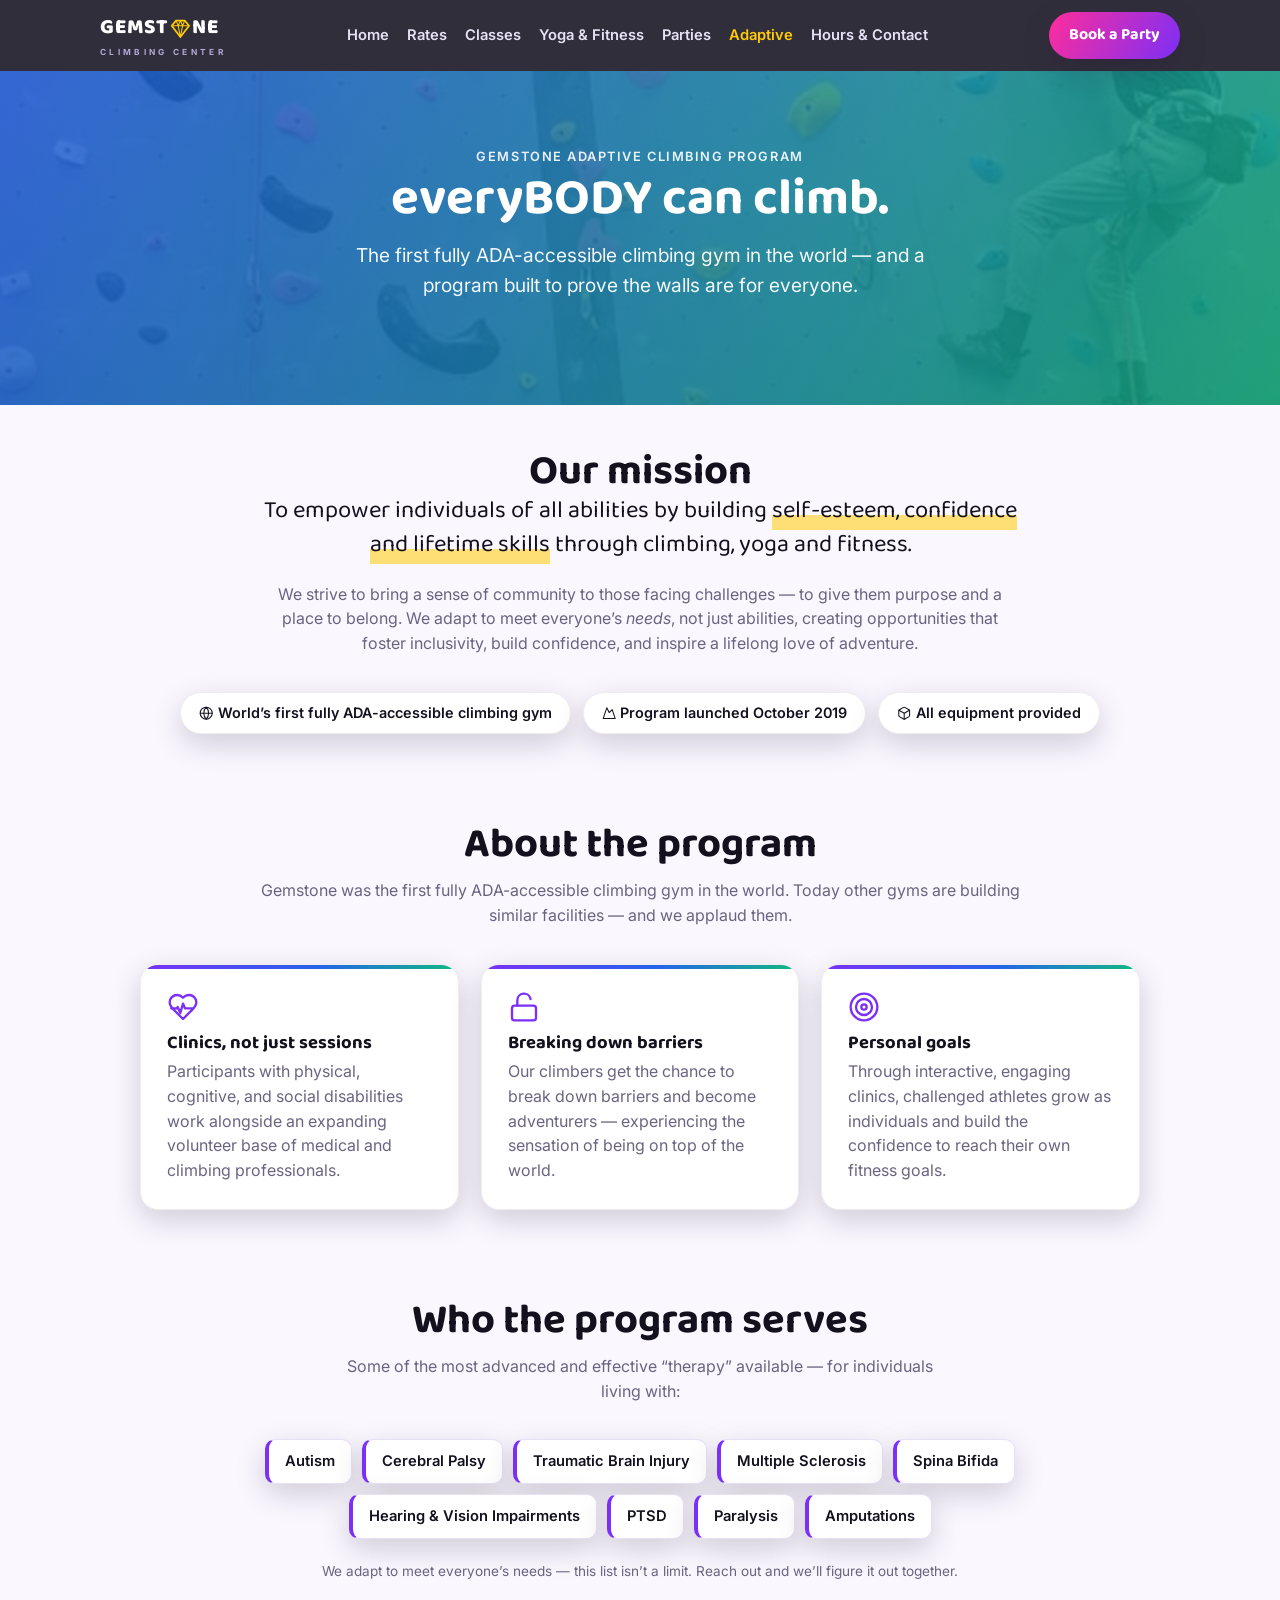
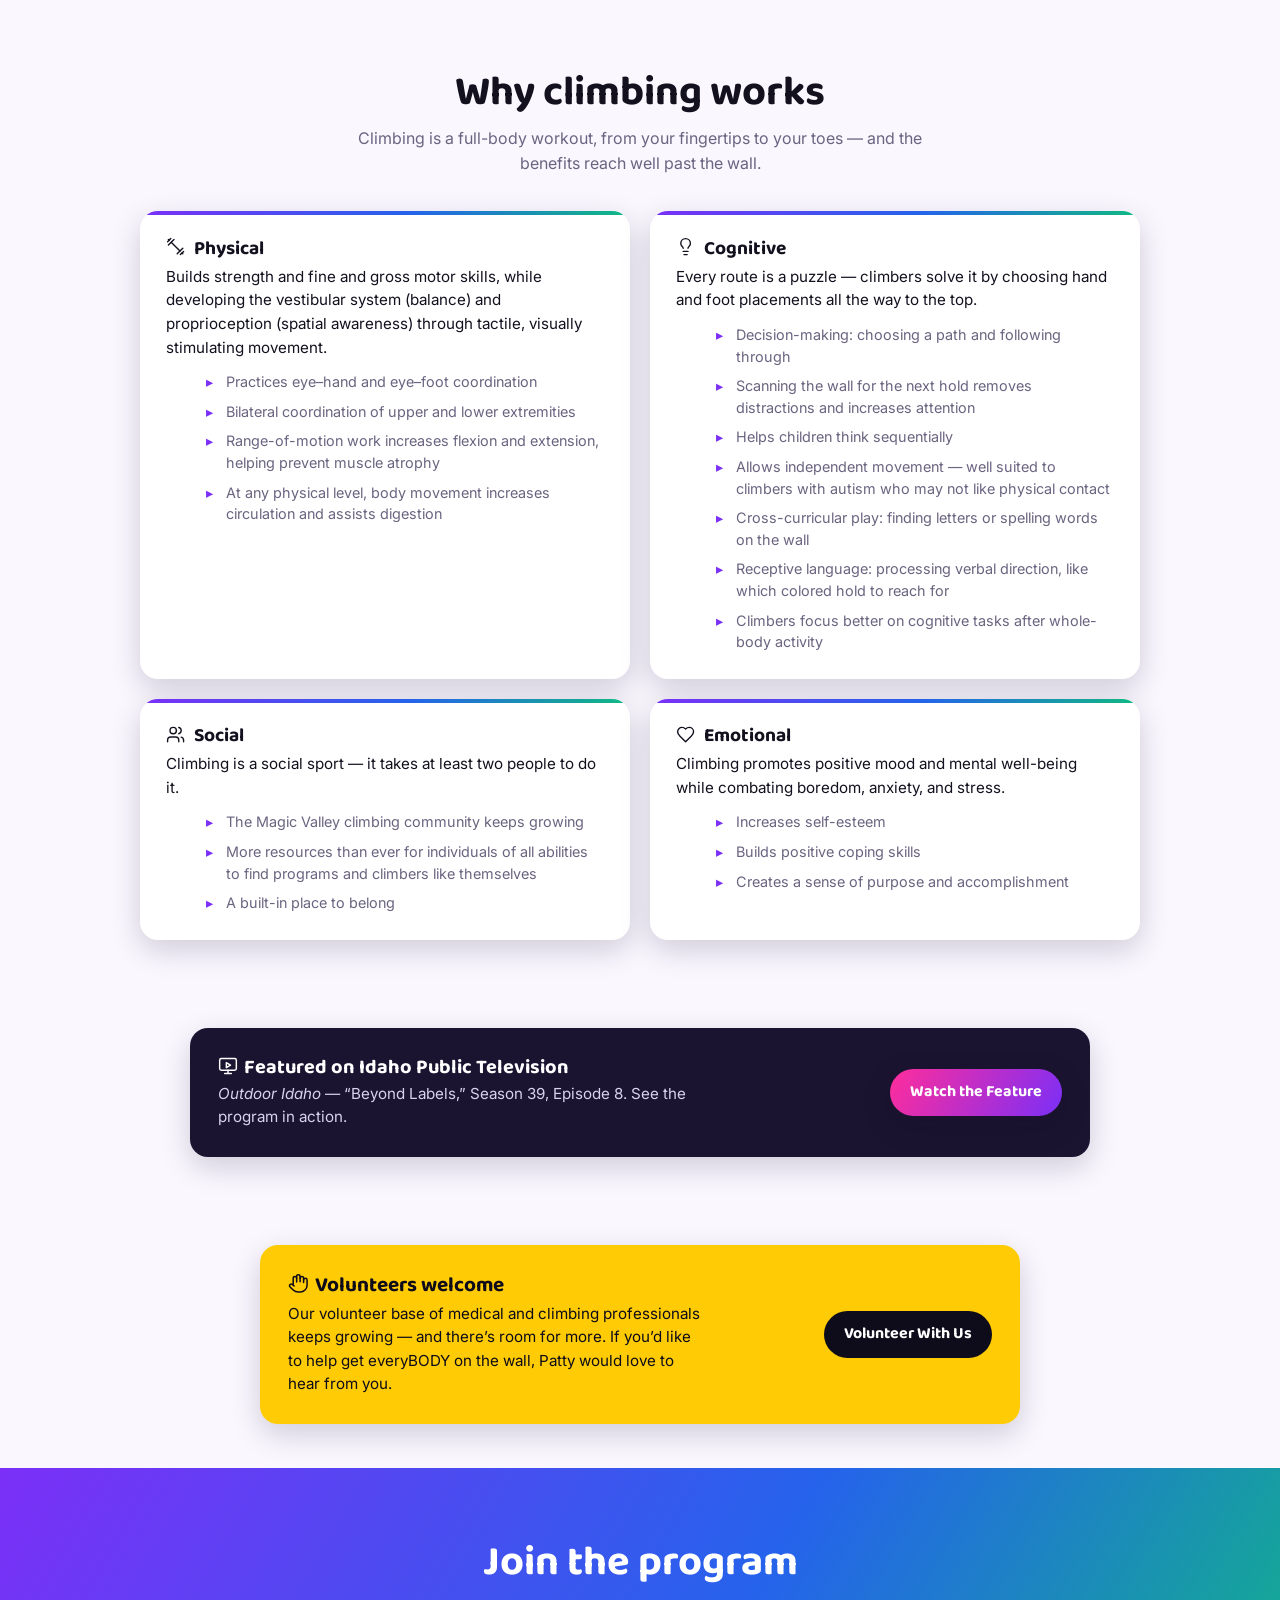
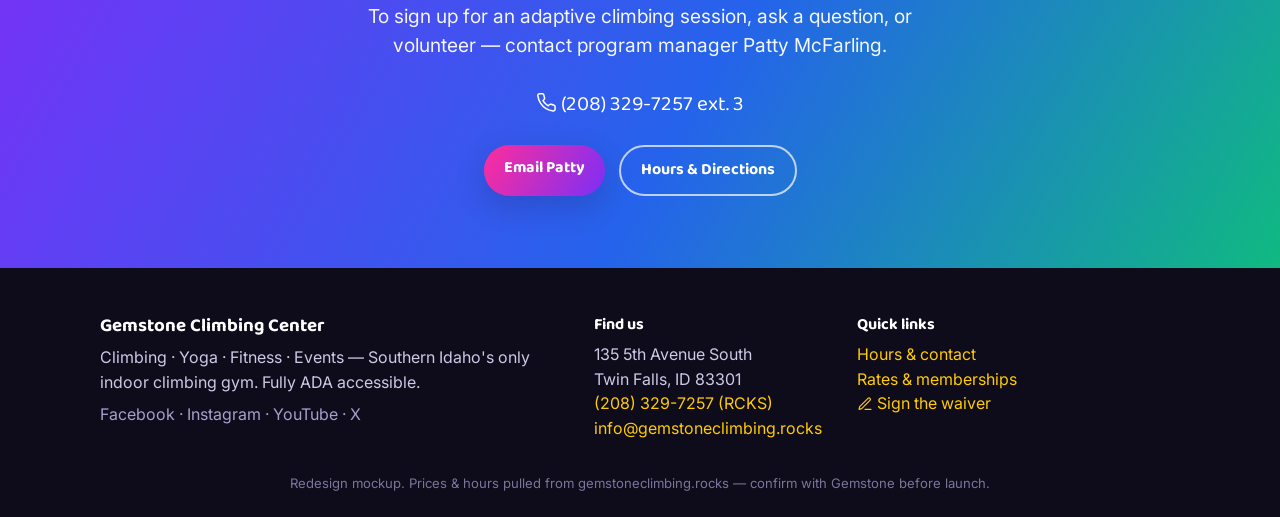
==== adaptive.html @ b87c9c95 "fix: absolute og:image + og:url so link previews render Relative og:image paths are ignored by most " ====
<!doctype html>
<html lang="en" class="no-js">
<head>
  <meta charset="UTF-8">
  <meta name="robots" content="noindex, nofollow">
  <meta name="viewport" content="width=device-width, initial-scale=1">
  <title>Adaptive Climbing — Gemstone Climbing Center</title>
  <!-- Swap no-js → js before first paint so .js .reveal hides correctly when JS is available -->
  <script>document.documentElement.classList.replace('no-js','js')</script>
  <link rel="preconnect" href="https://fonts.googleapis.com">
  <link rel="preconnect" href="https://fonts.gstatic.com" crossorigin>
  <link rel="stylesheet" href="https://fonts.googleapis.com/css2?family=Baloo+2:wght@700;800&family=Inter:wght@400;600;700&display=swap">
  <link rel="icon" href="data:image/svg+xml,%3Csvg xmlns='http://www.w3.org/2000/svg' viewBox='0 0 24 24'%3E%3Crect width='24' height='24' rx='5' fill='%230e0b1a'/%3E%3Cpath d='M7 4.5h10l3.5 4.8-8.5 10.2L3.5 9.3z' fill='none' stroke='%23ffcb05' stroke-width='1.7' stroke-linejoin='round'/%3E%3Cpath d='M3.5 9.3h17' stroke='%23ffcb05' stroke-width='1.2'/%3E%3C/svg%3E">
  <meta name="description" content="Gemstone was the world's first fully ADA-accessible climbing gym. Adaptive clinics for climbers of all abilities, all equipment provided.">
  <meta property="og:type" content="website">
  <meta property="og:site_name" content="Gemstone Climbing Center">
  <meta property="og:title" content="Adaptive Climbing — everyBODY can climb">
  <meta property="og:description" content="Gemstone was the world's first fully ADA-accessible climbing gym. Adaptive clinics for climbers of all abilities, all equipment provided.">
  <meta property="og:url" content="https://keemstart.github.io/gemstone-climbing-preview/adaptive.html">
  <meta property="og:image" content="https://keemstart.github.io/gemstone-climbing-preview/assets/photos/og-cover.jpg">
  <meta name="twitter:card" content="summary_large_image">
  <meta name="twitter:title" content="Adaptive Climbing — everyBODY can climb">
  <meta name="twitter:description" content="Gemstone was the world's first fully ADA-accessible climbing gym. Adaptive clinics for climbers of all abilities, all equipment provided.">
  <meta name="twitter:image" content="https://keemstart.github.io/gemstone-climbing-preview/assets/photos/og-cover.jpg">
  <link rel="stylesheet" href="styles.css?v=10">
</head>
<body>
  <a class="skip" href="#main">Skip to content</a>
  <header class="nav">
    <div class="container nav__inner">
      <a class="nav__logo" href="index.html" aria-label="Gemstone Climbing Center — home"><span class="logo__word">GEMST<svg class="logo__gem" viewBox="0 0 24 24" aria-hidden="true" xmlns="http://www.w3.org/2000/svg"><path d="M7 3h10l5 6-10 13L2 9z" fill="none" stroke="currentColor" stroke-width="2" stroke-linejoin="round"/><path d="M2 9h20M7 3l2.5 6L12 3l2.5 6L17 3M9.5 9 12 22l2.5-13" fill="none" stroke="currentColor" stroke-width="1.2" stroke-linejoin="round"/></svg>NE</span><span class="logo__sub">Climbing Center</span></a>
      <nav class="nav__links" id="nav-links">
        <a href="index.html">Home</a>
        <a href="rates.html">Rates</a>
        <a href="classes.html">Classes</a>
        <a href="yoga-fitness.html">Yoga &amp; Fitness</a>
        <a href="parties.html">Parties</a>
        <a href="adaptive.html" aria-current="page">Adaptive</a>
        <a href="visit.html">Hours &amp; Contact</a>
      </nav>
      <button class="nav__burger" type="button" aria-label="Open menu" aria-expanded="false" aria-controls="nav-links"><svg class="ico ico--open" viewBox="0 0 24 24" fill="none" stroke="currentColor" stroke-width="2" stroke-linecap="round" aria-hidden="true"><path d="M3 6h18M3 12h18M3 18h18"/></svg><svg class="ico ico--close" viewBox="0 0 24 24" fill="none" stroke="currentColor" stroke-width="2" stroke-linecap="round" aria-hidden="true"><path d="M18 6 6 18M6 6l12 12"/></svg></button>
      <a class="btn btn--cta nav__book" href="parties.html">Book a Party</a>
    </div>
  </header>

  <main id="main">

    <!-- ── Page hero ── -->
    <section class="hero hero--page hero--adaptive">
      <div class="container hero__inner">
        <p class="eyebrow">Gemstone Adaptive Climbing Program</p>
        <h1 class="hero__title">everyBODY can climb.</h1>
        <p class="hero__sub">The first fully ADA-accessible climbing gym in the world — and a program built to prove the walls are for everyone.</p>
      </div>
    </section>

    <!-- Mission -->
    <section class="section section--tight">
      <div class="container">
        <h2>Our mission</h2>
        <p class="pullquote">To empower individuals of all abilities by building <span>self-esteem, confidence and lifetime skills</span> through climbing, yoga and fitness.</p>
        <p class="section__sub" style="max-width:760px;margin-top:20px">We strive to bring a sense of community to those facing challenges &mdash; to give them purpose and a place to belong. We adapt to meet everyone&rsquo;s <em>needs</em>, not just abilities, creating opportunities that foster inclusivity, build confidence, and inspire a lifelong love of adventure.</p>
        <div class="facts">
          <span class="fact"><svg class="ico" viewBox="0 0 24 24" fill="none" stroke="currentColor" stroke-width="1.75" stroke-linecap="round" stroke-linejoin="round" aria-hidden="true"><circle cx="12" cy="12" r="10"/><path d="M12 2a14.5 14.5 0 0 0 0 20 14.5 14.5 0 0 0 0-20"/><path d="M2 12h20"/></svg> World&rsquo;s first fully ADA-accessible climbing gym</span>
          <span class="fact"><svg class="ico" viewBox="0 0 24 24" fill="none" stroke="currentColor" stroke-width="1.75" stroke-linecap="round" stroke-linejoin="round" aria-hidden="true"><path d="m8 3 4 8 5-5 5 15H2L8 3z"/></svg> Program launched October 2019</span>
          <span class="fact"><svg class="ico" viewBox="0 0 24 24" fill="none" stroke="currentColor" stroke-width="1.75" stroke-linecap="round" stroke-linejoin="round" aria-hidden="true"><path d="M21 16V8a2 2 0 0 0-1-1.73l-7-4a2 2 0 0 0-2 0l-7 4A2 2 0 0 0 3 8v8a2 2 0 0 0 1 1.73l7 4a2 2 0 0 0 2 0l7-4A2 2 0 0 0 21 16z"/><path d="m3.3 7 8.7 5 8.7-5M12 22V12"/></svg> All equipment provided</span>
        </div>
      </div>
    </section>

    <!-- About the program -->
    <section class="section section--tight reveal">
      <div class="container">
        <h2>About the program</h2>
        <p class="section__sub" style="max-width:760px">Gemstone was the first fully ADA-accessible climbing gym in the world. Today other gyms are building similar facilities &mdash; and we applaud them.</p>
        <div class="cards" style="max-width:1000px;margin-inline:auto">
          <div class="card">
            <div class="card__icon"><svg class="ico" viewBox="0 0 24 24" fill="none" stroke="currentColor" stroke-width="1.75" stroke-linecap="round" stroke-linejoin="round" aria-hidden="true"><path d="M19 14c1.49-1.46 3-3.21 3-5.5A5.5 5.5 0 0 0 16.5 3c-1.76 0-3 .5-4.5 2-1.5-1.5-2.74-2-4.5-2A5.5 5.5 0 0 0 2 8.5c0 2.3 1.5 4.05 3 5.5l7 7Z"/><path d="M3.2 13h4.3l.5-1 2 4.5 2-7 1.5 3.5h5.3"/></svg></div>
            <h3>Clinics, not just sessions</h3>
            <p>Participants with physical, cognitive, and social disabilities work alongside an expanding volunteer base of medical and climbing professionals.</p>
          </div>
          <div class="card">
            <div class="card__icon"><svg class="ico" viewBox="0 0 24 24" fill="none" stroke="currentColor" stroke-width="1.75" stroke-linecap="round" stroke-linejoin="round" aria-hidden="true"><rect x="3" y="11" width="18" height="11" rx="2"/><path d="M7 11V7a5 5 0 0 1 9.9-1"/></svg></div>
            <h3>Breaking down barriers</h3>
            <p>Our climbers get the chance to break down barriers and become adventurers &mdash; experiencing the sensation of being on top of the world.</p>
          </div>
          <div class="card">
            <div class="card__icon"><svg class="ico" viewBox="0 0 24 24" fill="none" stroke="currentColor" stroke-width="1.75" stroke-linecap="round" stroke-linejoin="round" aria-hidden="true"><circle cx="12" cy="12" r="10"/><circle cx="12" cy="12" r="6"/><circle cx="12" cy="12" r="2"/></svg></div>
            <h3>Personal goals</h3>
            <p>Through interactive, engaging clinics, challenged athletes grow as individuals and build the confidence to reach their own fitness goals.</p>
          </div>
        </div>
      </div>
    </section>

    <!-- Who we serve -->
    <section class="section section--tight reveal">
      <div class="container">
        <h2>Who the program serves</h2>
        <p class="section__sub">Some of the most advanced and effective &ldquo;therapy&rdquo; available &mdash; for individuals living with:</p>
        <div class="tags">
          <span class="tag">Autism</span>
          <span class="tag">Cerebral Palsy</span>
          <span class="tag">Traumatic Brain Injury</span>
          <span class="tag">Multiple Sclerosis</span>
          <span class="tag">Spina Bifida</span>
          <span class="tag">Hearing &amp; Vision Impairments</span>
          <span class="tag">PTSD</span>
          <span class="tag">Paralysis</span>
          <span class="tag">Amputations</span>
        </div>
        <p class="note" style="margin-top:22px">We adapt to meet everyone&rsquo;s needs &mdash; this list isn&rsquo;t a limit. Reach out and we&rsquo;ll figure it out together.</p>
      </div>
    </section>

    <!-- Benefits of climbing -->
    <section class="section section--tight reveal" id="benefits">
      <div class="container">
        <h2>Why climbing works</h2>
        <p class="section__sub">Climbing is a full-body workout, from your fingertips to your toes &mdash; and the benefits reach well past the wall.</p>
        <div class="benefits">

          <div class="benefit">
            <h3><span aria-hidden="true"><svg class="ico" viewBox="0 0 24 24" fill="none" stroke="currentColor" stroke-width="1.75" stroke-linecap="round" stroke-linejoin="round" aria-hidden="true"><path d="m6.5 6.5 11 11"/><path d="m21 21-1-1M3 3l1 1"/><path d="m18 22 4-4M2 6l4-4"/><path d="m3 10 7-7M14 21l7-7"/></svg></span> Physical</h3>
            <p class="benefit__lead">Builds strength and fine and gross motor skills, while developing the vestibular system (balance) and proprioception (spatial awareness) through tactile, visually stimulating movement.</p>
            <ul>
              <li>Practices eye&ndash;hand and eye&ndash;foot coordination</li>
              <li>Bilateral coordination of upper and lower extremities</li>
              <li>Range-of-motion work increases flexion and extension, helping prevent muscle atrophy</li>
              <li>At any physical level, body movement increases circulation and assists digestion</li>
            </ul>
          </div>

          <div class="benefit">
            <h3><span aria-hidden="true"><svg class="ico" viewBox="0 0 24 24" fill="none" stroke="currentColor" stroke-width="1.75" stroke-linecap="round" stroke-linejoin="round" aria-hidden="true"><path d="M15 14c.2-1 .7-1.7 1.5-2.5 1-.9 1.5-2.2 1.5-3.5A6 6 0 0 0 6 8c0 1 .2 2.2 1.5 3.5.8.8 1.3 1.5 1.5 2.5"/><path d="M9 18h6M10 22h4"/></svg></span> Cognitive</h3>
            <p class="benefit__lead">Every route is a puzzle &mdash; climbers solve it by choosing hand and foot placements all the way to the top.</p>
            <ul>
              <li>Decision-making: choosing a path and following through</li>
              <li>Scanning the wall for the next hold removes distractions and increases attention</li>
              <li>Helps children think sequentially</li>
              <li>Allows independent movement &mdash; well suited to climbers with autism who may not like physical contact</li>
              <li>Cross-curricular play: finding letters or spelling words on the wall</li>
              <li>Receptive language: processing verbal direction, like which colored hold to reach for</li>
              <li>Climbers focus better on cognitive tasks after whole-body activity</li>
            </ul>
          </div>

          <div class="benefit">
            <h3><span aria-hidden="true"><svg class="ico" viewBox="0 0 24 24" fill="none" stroke="currentColor" stroke-width="1.75" stroke-linecap="round" stroke-linejoin="round" aria-hidden="true"><path d="M16 21v-2a4 4 0 0 0-4-4H6a4 4 0 0 0-4 4v2"/><circle cx="9" cy="7" r="4"/><path d="M22 21v-2a4 4 0 0 0-3-3.87"/><path d="M16 3.13a4 4 0 0 1 0 7.75"/></svg></span> Social</h3>
            <p class="benefit__lead">Climbing is a social sport &mdash; it takes at least two people to do it.</p>
            <ul>
              <li>The Magic Valley climbing community keeps growing</li>
              <li>More resources than ever for individuals of all abilities to find programs and climbers like themselves</li>
              <li>A built-in place to belong</li>
            </ul>
          </div>

          <div class="benefit">
            <h3><span aria-hidden="true"><svg class="ico" viewBox="0 0 24 24" fill="none" stroke="currentColor" stroke-width="1.75" stroke-linecap="round" stroke-linejoin="round" aria-hidden="true"><path d="M19 14c1.49-1.46 3-3.21 3-5.5A5.5 5.5 0 0 0 16.5 3c-1.76 0-3 .5-4.5 2-1.5-1.5-2.74-2-4.5-2A5.5 5.5 0 0 0 2 8.5c0 2.3 1.5 4.05 3 5.5l7 7Z"/></svg></span> Emotional</h3>
            <p class="benefit__lead">Climbing promotes positive mood and mental well-being while combating boredom, anxiety, and stress.</p>
            <ul>
              <li>Increases self-esteem</li>
              <li>Builds positive coping skills</li>
              <li>Creates a sense of purpose and accomplishment</li>
            </ul>
          </div>

        </div>
      </div>
    </section>

    <!-- Press feature -->
    <section class="section section--tight reveal">
      <div class="container">
        <div class="press">
          <div>
            <h3><svg class="ico" viewBox="0 0 24 24" fill="none" stroke="currentColor" stroke-width="1.75" stroke-linecap="round" stroke-linejoin="round" aria-hidden="true"><rect x="2" y="3" width="20" height="14" rx="2"/><path d="M8 21h8M12 17v4"/><path d="m10 8 5 3-5 3z"/></svg> Featured on Idaho Public Television</h3>
            <p><em>Outdoor Idaho</em> &mdash; &ldquo;Beyond Labels,&rdquo; Season 39, Episode 8. See the program in action.</p>
          </div>
          <a class="btn btn--cta" href="https://www.facebook.com/GemstoneClimbing/videos/677567099740927" target="_blank" rel="noopener">Watch the Feature</a>
        </div>
      </div>
    </section>

    <!-- Volunteer -->
    <section class="section section--tight reveal">
      <div class="container">
        <div class="waiver-band">
          <div>
            <h3><svg class="ico" viewBox="0 0 24 24" fill="none" stroke="currentColor" stroke-width="1.75" stroke-linecap="round" stroke-linejoin="round" aria-hidden="true"><path d="M18 11V6a2 2 0 0 0-4 0"/><path d="M14 10V4a2 2 0 0 0-4 0v2"/><path d="M10 10.5V6a2 2 0 0 0-4 0v8"/><path d="M18 8a2 2 0 1 1 4 0v6a8 8 0 0 1-8 8h-2c-2.8 0-4.5-.86-6-2.34l-3.6-3.6a2 2 0 0 1 2.83-2.82L7 15"/></svg> Volunteers welcome</h3>
            <p>Our volunteer base of medical and climbing professionals keeps growing &mdash; and there&rsquo;s room for more. If you&rsquo;d like to help get everyBODY on the wall, Patty would love to hear from you.</p>
          </div>
          <a class="btn btn--dark" href="mailto:Patty@gemstoneclimbing.rocks?subject=Adaptive%20climbing%20volunteer">Volunteer With Us</a>
        </div>
      </div>
    </section>

    <!-- Contact CTA -->
    <section class="cta-band">
      <div class="container">
        <h2>Join the program</h2>
        <p class="hero__sub">To sign up for an adaptive climbing session, ask a question, or volunteer &mdash; contact program manager Patty McFarling.</p>
        <p class="cta-band__phone"><a href="tel:+12083297257"><svg class="ico" viewBox="0 0 24 24" fill="none" stroke="currentColor" stroke-width="1.75" stroke-linecap="round" stroke-linejoin="round" aria-hidden="true"><path d="M22 16.92v3a2 2 0 0 1-2.18 2 19.79 19.79 0 0 1-8.63-3.07 19.5 19.5 0 0 1-6-6 19.79 19.79 0 0 1-3.07-8.67A2 2 0 0 1 4.11 2h3a2 2 0 0 1 2 1.72c.13.96.36 1.9.7 2.81a2 2 0 0 1-.45 2.11L8.09 9.91a16 16 0 0 0 6 6l1.27-1.27a2 2 0 0 1 2.11-.45c.91.34 1.85.57 2.81.7A2 2 0 0 1 22 16.92z"/></svg> (208) 329-7257 ext. 3</a></p>
        <div class="hero__cta">
          <a class="btn btn--cta" href="mailto:Patty@gemstoneclimbing.rocks">Email Patty</a>
          <a class="btn btn--ghost" href="visit.html">Hours &amp; Directions</a>
        </div>
      </div>
    </section>

  </main>

  <footer class="footer" id="footer">
    <div class="container footer__grid">
      <div>
        <h3>Gemstone Climbing Center</h3>
        <p>Climbing · Yoga · Fitness · Events — Southern Idaho's only indoor climbing gym. Fully ADA accessible.</p>
        <p class="footer__social">Facebook · Instagram · YouTube · X</p>
      </div>
      <div>
        <h4>Find us</h4>
        <p>135 5th Avenue South<br>Twin Falls, ID 83301</p>
        <p>
          <a class="contact-link" href="tel:+12083297257">(208) 329-7257 (RCKS)</a><br>
          <a class="contact-link" href="mailto:info@gemstoneclimbing.rocks">info@gemstoneclimbing.rocks</a>
        </p>
      </div>
      <div>
        <h4>Quick links</h4>
        <p>
          <a class="contact-link" href="visit.html">Hours &amp; contact</a><br>
          <a class="contact-link" href="rates.html">Rates &amp; memberships</a><br>
          <a class="contact-link" href="https://waiver.smartwaiver.com/w/5cfe9b97b33d8/web/" target="_blank" rel="noopener"><svg class="ico" viewBox="0 0 24 24" fill="none" stroke="currentColor" stroke-width="1.75" stroke-linecap="round" stroke-linejoin="round" aria-hidden="true"><path d="M12 20h9"/><path d="M16.5 3.5a2.12 2.12 0 0 1 3 3L7 19l-4 1 1-4Z"/></svg> Sign the waiver</a>
        </p>
      </div>
    </div>
    <p class="footer__note">Redesign mockup. Prices &amp; hours pulled from gemstoneclimbing.rocks — confirm with Gemstone before launch.</p>
  </footer>
  <script src="main.js?v=3" defer></script>
</body>
</html>
---- styles.css ----
:root {
  --amethyst: #7b2ff7;
  --sapphire: #2563eb;
  --emerald:  #10b981;
  --magenta:  #ff2d9b;
  --citrine:  #ffcb05;
  --rock:     #0e0b1a;
  --rock-2:   #1a1430;
  --ink:      #14111f;
  --paper:    #faf7ff;
  --muted:    #6b6480;
  --grad-gem: linear-gradient(120deg, var(--amethyst), var(--sapphire) 55%, var(--emerald));
  --grad-cta: linear-gradient(120deg, var(--magenta), var(--amethyst));
  --font-display: "Baloo 2", system-ui, sans-serif;
  --font-body: "Inter", system-ui, sans-serif;
  --radius: 18px;
  --shadow: 0 10px 30px rgba(20,10,40,.18);
  --container: 1120px;
}

*{box-sizing:border-box;margin:0}

/* ── Icon system (inline SVG, inherits colour + font-size) ── */
.ico{width:1em;height:1em;display:inline-block;vertical-align:-.15em;flex:none}
.card__icon{font-size:2rem;color:var(--amethyst);line-height:1}
.why__icon .ico{width:2rem;height:2rem}
.deal h3 .ico,.waiver-band h3 .ico,.press h3 .ico,.hours-card h3 .ico{margin-right:2px}
.ico--star{width:1em;height:1em}

body{font-family:var(--font-body); color:var(--ink); background:var(--paper); line-height:1.55;}

.container{max-width:var(--container);margin-inline:auto;padding-inline:20px}

h1,h2,h3,h4{font-family:var(--font-display); line-height:1.1;}

/* .reveal is only hidden when JS is active (html.js present); without JS content stays visible */
.js .reveal{opacity:0;transform:translateY(20px);transition:opacity .6s ease, transform .6s ease}
.js .reveal.in{opacity:1;transform:none}
/* non-js fallback: always visible */
.reveal{transition:opacity .6s ease, transform .6s ease}

@media (prefers-reduced-motion: reduce) {
  *, *::before, *::after { animation-duration:.001ms !important; animation-iteration-count:1 !important; transition-duration:.001ms !important; }
  .js .reveal { opacity:1; transform:none; }
}

/* ── Nav ── */
.nav{position:sticky;top:0;z-index:50;background:rgba(14,11,26,.85);backdrop-filter:blur(8px);-webkit-backdrop-filter:blur(8px)}
.nav__inner{display:flex;align-items:center;justify-content:space-between;gap:20px;padding-block:12px}
.nav__logo{color:#fff;font-family:var(--font-display);font-weight:800;font-size:1.3rem;text-decoration:none;white-space:nowrap}
/* Brand wordmark: GEMST♦NE / CLIMBING CENTER (recreates the real logo) */
.logo__word{display:inline-flex;align-items:center;letter-spacing:.04em;line-height:1}
.logo__gem{width:1em;height:1em;color:var(--citrine);margin:0 1px;flex:none}
.logo__sub{display:block;font-family:var(--font-body);font-size:.52rem;font-weight:700;letter-spacing:.4em;color:#b3a9d6;margin-top:2px;text-transform:uppercase}
.nav__links{display:flex;gap:18px}
.nav__links a{color:#e7e1f5;text-decoration:none;font-weight:600;font-size:.92rem}
.nav__links a:hover{color:var(--citrine)}
.btn{display:inline-block;padding:11px 20px;border-radius:999px;font-family:var(--font-display);font-weight:700;text-decoration:none;cursor:pointer;border:none;font-size:1rem;white-space:nowrap}
.btn--cta{background:var(--grad-cta);color:#fff;box-shadow:var(--shadow);transition:transform .15s ease}
.btn--cta:hover{transform:scale(1.04)}
/* ── Mobile navigation ── */
.nav__burger{display:none;background:none;border:0;color:#fff;cursor:pointer;
  border-radius:12px;align-items:center;justify-content:center;
  min-width:44px;min-height:44px;transition:background .2s ease}
.nav__burger:hover{background:rgba(255,255,255,.12)}
.nav__burger .ico{width:26px;height:26px}
.nav__burger .ico--close{display:none}
.nav.is-open .nav__burger .ico--open{display:none}
.nav.is-open .nav__burger .ico--close{display:inline-block}

@media (max-width:860px){
  .nav__burger{display:inline-flex}
  .nav__inner{gap:12px}
  /* With JS the links become a drop-down panel; without JS they simply wrap
     below the bar so every page stays reachable. */
  .js .nav__links{
    position:absolute;top:100%;left:0;right:0;
    background:rgba(14,11,26,.97);backdrop-filter:blur(10px);-webkit-backdrop-filter:blur(10px);
    border-top:1px solid rgba(255,255,255,.08);
    flex-direction:column;gap:0;padding:6px 20px 14px;display:none;
    box-shadow:0 18px 40px rgba(0,0,0,.35)
  }
  .js .nav.is-open .nav__links{display:flex}
  .js .nav__links a{padding:14px 4px;font-size:1rem;border-bottom:1px solid rgba(255,255,255,.07)}
  .js .nav__links a:last-child{border-bottom:0}
  .no-js .nav__links{flex-wrap:wrap;gap:14px;width:100%;order:3;padding-bottom:12px}
}
@media (max-width:420px){
  .nav__logo{font-size:1.1rem}
  .nav__book{padding:9px 15px;font-size:.85rem}
  .logo__sub{letter-spacing:.28em;font-size:.48rem}
}

/* ── Focus visibility (keyboard a11y) ── */
a:focus-visible, button:focus-visible, summary:focus-visible, input:focus-visible {
  outline: 3px solid var(--citrine);
  outline-offset: 2px;
}

/* Skip link — first tab stop for keyboard and screen-reader users */
.skip{position:absolute;left:-9999px;top:0;z-index:100;background:var(--citrine);color:#0e0b1a;
  padding:12px 20px;border-radius:0 0 12px 0;font-family:var(--font-display);font-weight:700}
.skip:focus{left:0}

/* ── Interaction feedback (hover-capable pointers only) ── */
.pkg,.week__row,.gallery img,.faq__item{transition:transform .2s ease,box-shadow .2s ease,border-color .2s ease,filter .25s ease}
.faq__item summary{transition:color .2s ease}
@media (hover:hover){
  .pkg:hover{transform:translateY(-4px);box-shadow:0 18px 44px rgba(20,10,40,.2)}
  .rate-table tbody tr:hover{background:#faf8ff}
  .faq__item:hover{border-color:#ddd0f5}
  .faq__item summary:hover{color:var(--amethyst)}
  .gallery img:hover{filter:saturate(1.12) brightness(1.03)}
  .week__row:hover{box-shadow:0 12px 30px rgba(20,10,40,.14)}
  .tag:hover{border-left-color:var(--magenta)}
}
@media (hover:hover) and (min-width:821px){
  .pkg--popular:hover{transform:scale(1.04) translateY(-4px)}
}

/* ── Footer ── */
.footer{background:var(--rock);color:#cfc8e6;padding:48px 0 24px}
.footer__grid{display:grid;grid-template-columns:2fr 1fr 1.4fr;gap:32px}
.footer h3,.footer h4{color:#fff;margin-bottom:8px}
.footer a{color:var(--citrine);text-decoration:none}
.footer__social{margin-top:8px;color:#a99fce}
.footer__note{text-align:center;color:#7d749c;font-size:.82rem;margin-top:32px}
@media (max-width:760px){.footer__grid{grid-template-columns:1fr;gap:24px}}

/* ── Hero ──
   Photo lives on ::before so it can be transformed/animated; the jewel tint
   sits on ::after above it. Each page sets --hero-img / --hero-pos / --hero-tint. */
.hero{
  background:var(--rock-2);
  color:#fff;padding:120px 0;text-align:center;position:relative;overflow:hidden;
}
.hero::before{
  content:'';position:absolute;inset:-8%;z-index:0;
  background-image:var(--hero-img);
  background-position:var(--hero-pos, center 50%);
  background-size:cover;background-repeat:no-repeat;
}
.hero::after{
  content:'';position:absolute;inset:0;z-index:1;
  background:
    var(--hero-tint, linear-gradient(120deg, rgba(123,47,247,.85), rgba(37,99,235,.62) 55%, rgba(16,185,129,.7))),
    linear-gradient(rgba(14,11,26,.30), rgba(14,11,26,.52));
}
.hero__inner{position:relative;z-index:3}

/* Per-page hero photography */
.hero--home{--hero-img:url('assets/photos/home-hero.jpg');--hero-pos:center 55%}
.hero--rates{--hero-img:url('assets/photos/hero-rates.jpg');--hero-pos:center 45%}
.hero--classes{--hero-img:url('assets/photos/hero-classes.jpg');--hero-pos:center 72%;
  --hero-tint:linear-gradient(120deg, rgba(123,47,247,.84), rgba(37,99,235,.76))}
.hero--yoga{--hero-img:url('assets/photos/hero-yoga.jpg');--hero-pos:center 50%;
  --hero-tint:linear-gradient(120deg, rgba(37,99,235,.82), rgba(16,185,129,.78))}
.hero--visit{--hero-img:url('assets/photos/hero-visit.jpg');--hero-pos:center 45%;
  --hero-tint:linear-gradient(120deg, rgba(26,20,48,.86), rgba(123,47,247,.74))}
.hero--adaptive{--hero-img:url('assets/photos/hero-adaptive.jpg');--hero-pos:center 48%;
  --hero-tint:linear-gradient(120deg, rgba(37,99,235,.8), rgba(16,185,129,.76))}

/* Slow drifting zoom on the homepage hero (Ken Burns) */
@keyframes heroDrift{
  0%   {transform:scale(1.04) translate3d(-1.2%, 0.4%, 0)}
  50%  {transform:scale(1.13) translate3d(1.2%, -0.8%, 0)}
  100% {transform:scale(1.04) translate3d(-1.2%, 0.4%, 0)}
}
.hero--home::before{animation:heroDrift 42s ease-in-out infinite;will-change:transform}
@media (prefers-reduced-motion: reduce){.hero--home::before{animation:none}}
.hero__title{font-size:clamp(2.4rem,6vw,4.2rem);line-height:1.02;margin:6px 0}
.eyebrow{letter-spacing:.12em;text-transform:uppercase;font-size:.8rem;opacity:.9;font-weight:600}
.hero__sub{font-size:1.2rem;max-width:620px;margin:16px auto 28px;opacity:.95}
.hero__cta{display:flex;gap:14px;justify-content:center;flex-wrap:wrap}
.btn--ghost{border:2px solid rgba(255,255,255,.7);color:#fff;background:transparent;transition:background .2s ease,color .2s ease}
.btn--ghost:hover{background:rgba(255,255,255,.15)}
/* Ghost button for light surfaces (must follow .btn--ghost to win) */
.btn--ghost-dark{border:2px solid var(--amethyst);color:var(--amethyst);background:transparent}
.btn--ghost-dark:hover{background:rgba(123,47,247,.09)}

/* Decorative gem shapes — sit above the tint, below the text */
.hero__deco{position:absolute;pointer-events:none;user-select:none;z-index:2}
.hero__deco--1{bottom:-20px;right:-40px;transform:rotate(15deg)}
.hero__deco--2{top:-10px;left:-30px;transform:rotate(-10deg)}
.hero__deco--3{top:30px;right:12%;transform:rotate(20deg)}
.hero__deco--4{bottom:20px;left:10%;transform:rotate(-5deg)}

/* ── Party teaser band ── */
.teaser{background:var(--rock-2);color:#fff;padding:64px 0;text-align:center}
.teaser h2{font-size:clamp(1.8rem,4vw,2.6rem)}
.teaser__points{list-style:none;display:flex;gap:28px;justify-content:center;flex-wrap:wrap;margin:24px 0 28px;font-size:1.05rem}
@media (max-width:600px){.teaser__points{flex-direction:column;align-items:center;gap:14px}}

/* ── Offer / generic section ── */
.section{padding:72px 0}
.section h2{font-size:clamp(1.8rem,4vw,2.6rem);text-align:center}
.section__sub{text-align:center;color:var(--muted);max-width:620px;margin:10px auto 36px}

/* ── Cards grid ── */
.cards{display:grid;grid-template-columns:repeat(3,1fr);gap:22px}
@media (max-width:900px){.cards{grid-template-columns:repeat(2,1fr)}}
@media (max-width:600px){.cards{grid-template-columns:1fr}}

/* Card — using ::before top accent instead of border-image to keep border-radius intact */
.card{
  background:#fff;
  border:1px solid #eee;
  border-radius:var(--radius);
  padding:26px;
  box-shadow:var(--shadow);
  position:relative;
  overflow:hidden;
}
.card::before{
  content:'';
  position:absolute;
  inset:0 0 auto 0;
  height:4px;
  background:var(--grad-gem);
  border-radius:var(--radius) var(--radius) 0 0;
}
.card__icon{font-size:2rem}
.card h3{margin:10px 0 6px;font-size:1.15rem}
.card p{color:var(--muted)}

/* ── Why Gemstone trust band ── */
.why{background:var(--grad-gem);color:#fff;padding:64px 0;text-align:center}
.why h2{font-size:clamp(1.8rem,4vw,2.6rem);margin-bottom:36px}
.why__grid{display:grid;grid-template-columns:repeat(4,1fr);gap:24px;text-align:center}
@media (max-width:760px){.why__grid{grid-template-columns:repeat(2,1fr)}}
@media (max-width:460px){.why__grid{grid-template-columns:1fr}}
.why__item{background:rgba(255,255,255,.12);border-radius:var(--radius);padding:24px 16px;backdrop-filter:blur(4px)}
.why__icon{display:block;font-size:2rem;margin-bottom:10px}
.why__item strong{font-size:1rem;font-weight:700;font-family:var(--font-display)}

/* ── Photo gallery ── */
.gallery{display:grid;grid-template-columns:repeat(3,1fr);gap:14px}
@media (max-width:760px){.gallery{grid-template-columns:repeat(2,1fr)}}
@media (max-width:440px){.gallery{grid-template-columns:1fr}}
.gallery img{width:100%;height:260px;object-fit:cover;object-position:center 45%;border-radius:var(--radius);box-shadow:var(--shadow);display:block}
.gallery__note{text-align:center;color:var(--muted);font-size:.82rem;margin-top:18px}

/* ── Testimonial quotes ── */
.quote{background:#fff;border-radius:var(--radius);padding:24px;box-shadow:var(--shadow)}
.quote p{color:var(--ink);font-style:italic}
.quote cite{display:block;margin-top:12px;color:var(--amethyst);font-style:normal;font-weight:700;font-family:var(--font-display)}

/* ════════════════════════════════════════════════════
   PARTY PAGE
   ════════════════════════════════════════════════════ */

/* ── Party hero ── */
.hero--party{--hero-img:url('assets/photos/party-hero.jpg');--hero-pos:center 55%;
  --hero-tint:linear-gradient(120deg, rgba(255,45,155,.78), rgba(123,47,247,.8))}

/* ── Package cards ── */
.cards--pkg{grid-template-columns:repeat(3,1fr)}
@media (max-width:820px){.cards--pkg{grid-template-columns:1fr;max-width:420px;margin-inline:auto}}

.pkg{background:#fff;border-radius:var(--radius);padding:30px;box-shadow:var(--shadow);position:relative;display:flex;flex-direction:column}
.pkg--popular{outline:3px solid var(--magenta);outline-offset:0}
@media (min-width:821px){.pkg--popular{transform:scale(1.04)}}

.pkg__name{font-size:1.4rem}
.pkg__price{font-family:var(--font-display);font-size:2.4rem;color:var(--amethyst);margin:4px 0 14px}
.pkg__list{list-style:none;margin:0 0 22px;display:grid;gap:9px}
.pkg__list li{color:var(--ink);position:relative;padding-left:27px;line-height:1.45}
.pkg__list li::before{content:'';position:absolute;left:0;top:.2em;width:17px;height:17px;
  background:url("data:image/svg+xml,%3Csvg xmlns='http://www.w3.org/2000/svg' viewBox='0 0 24 24' fill='none' stroke='%2310b981' stroke-width='3' stroke-linecap='round' stroke-linejoin='round'%3E%3Cpath d='M20 6 9 17l-5-5'/%3E%3C/svg%3E") center/contain no-repeat}
.pkg .btn{margin-top:auto}
.pkg__ribbon{position:absolute;top:14px;right:-6px;background:var(--grad-cta);color:#fff;padding:4px 14px;border-radius:6px;font-size:.8rem;font-family:var(--font-display);font-weight:700}
.note{text-align:center;color:var(--muted);font-size:.85rem;margin-top:18px}

/* ── How it works steps ── */
.steps{display:grid;grid-template-columns:repeat(4,1fr);gap:20px}
@media (max-width:760px){.steps{grid-template-columns:repeat(2,1fr)}}
@media (max-width:440px){.steps{grid-template-columns:1fr}}

.step{text-align:center}
.step__num{width:56px;height:56px;border-radius:50%;background:var(--grad-gem);color:#fff;font-family:var(--font-display);font-weight:800;font-size:1.5rem;display:grid;place-items:center;margin:0 auto 12px}
.step h3{font-size:1.1rem;margin-bottom:4px}
.step p{color:var(--muted)}

/* ── FAQ accordion ── */
.faq-wrap{max-width:760px}
.faq__item{background:#fff;border:1px solid #eee;border-radius:12px;padding:14px 18px;margin-bottom:10px}
.faq__item summary{font-family:var(--font-display);font-weight:700;cursor:pointer;list-style:none;display:flex;justify-content:space-between;align-items:center}
.faq__item summary::-webkit-details-marker{display:none}
.faq__item summary::after{content:'+';font-size:1.3rem;color:var(--amethyst);transition:transform .2s ease;line-height:1}
.faq__item[open] summary::after{transform:rotate(45deg)}
.faq__item[open] summary{color:var(--amethyst)}
.faq__item p{color:var(--muted);margin-top:10px}

/* ── Closing CTA band + request form ── */
.cta-band{background:var(--grad-gem);color:#fff;padding:72px 0;text-align:center}
.cta-band h2{font-size:clamp(1.8rem,4vw,2.6rem)}
.cta-band__phone{font-size:1.3rem;font-family:var(--font-display);margin:8px 0 24px}
.request-form{background:#fff;color:var(--ink);max-width:520px;margin:0 auto;border-radius:var(--radius);padding:26px;text-align:left;box-shadow:var(--shadow)}
.request-form form{display:grid;gap:14px}
.request-form label{display:grid;gap:4px;font-weight:600;font-size:.9rem}
.request-form input{padding:10px 12px;border:1px solid #ddd;border-radius:10px;font:inherit}
.request-form .btn{justify-self:start}
.request-form .note{margin:0}

/* Contact links keep the footer's citrine treatment but stay tappable */
.footer a.contact-link{color:var(--citrine);text-decoration:none}
.footer a.contact-link:hover{text-decoration:underline}
.cta-band__phone a{color:#fff;text-decoration:none}
.cta-band__phone a:hover{text-decoration:underline}

/* ── Visit us (address + map + directions) ── */
.visit{display:grid;grid-template-columns:1fr 1.1fr;gap:24px;align-items:center;
  background:#fff;color:var(--ink);border-radius:var(--radius);padding:24px;
  box-shadow:var(--shadow);max-width:900px;margin:0 auto;text-align:left}
@media (max-width:720px){.visit{grid-template-columns:1fr}}
.visit h3{font-size:1.3rem;margin-bottom:6px}
.visit address{font-style:normal;color:var(--muted);margin-bottom:14px;line-height:1.5}
.visit__map{width:100%;height:220px;border:0;border-radius:12px;display:block;background:#eee}
.visit__note{color:var(--muted);font-size:.85rem;margin-top:10px}

/* ── Photo slots (awaiting owner-supplied images) ── */
.photo-slot{
  border:2px dashed rgba(123,47,247,.45);
  background:linear-gradient(135deg, rgba(123,47,247,.06), rgba(255,45,155,.06));
  border-radius:var(--radius);
  display:grid;place-items:center;text-align:center;
  padding:24px;color:var(--amethyst);min-height:200px;
}
.photo-slot__icon{font-size:2rem;display:block;margin-bottom:8px}
.photo-slot strong{display:block;font-family:var(--font-display);font-size:1.05rem}
.photo-slot span.photo-slot__hint{display:block;color:var(--muted);font-size:.85rem;margin-top:4px}
.photo-slot--lg{min-height:320px}
.photo-slots{display:grid;grid-template-columns:repeat(3,1fr);gap:14px;margin-top:14px}
@media (max-width:760px){.photo-slots{grid-template-columns:1fr}}

/* ── Honesty markers ── */
.hours-tag{display:inline-block;margin-top:6px;font-size:.72rem;letter-spacing:.04em;
  text-transform:uppercase;color:#0e0b1a;background:var(--citrine);
  border-radius:999px;padding:2px 10px;font-weight:700}
.rating{text-align:center;margin-bottom:28px}
.rating__stars{font-size:1.5rem;color:var(--citrine);display:inline-flex;gap:4px}
.rating__text{color:var(--muted);font-size:.9rem;margin-top:4px}
.rating__text a{color:var(--amethyst)}

/* ════════════════════════════════════════════════════
   SUBPAGES (rates / classes / yoga / visit)
   ════════════════════════════════════════════════════ */

/* Compact page hero for interior pages */
.hero--page{padding:76px 0}
.hero--page .hero__title{font-size:clamp(2rem,5vw,3.2rem)}

/* Active nav link */
.nav__links a[aria-current="page"]{color:var(--citrine)}

/* ── Pricing tables ── */
.table-wrap{overflow-x:auto;background:#fff;border-radius:var(--radius);box-shadow:var(--shadow);max-width:760px;margin:0 auto;min-width:0;width:100%}
.rate-stack>*{min-width:0}
.rate-table{width:100%;border-collapse:collapse;font-size:.98rem}
.rate-table caption{font-family:var(--font-display);font-weight:700;font-size:1.15rem;text-align:left;padding:18px 22px 6px;color:var(--ink)}
.rate-table th{text-align:left;font-weight:600;color:var(--muted);font-size:.8rem;text-transform:uppercase;letter-spacing:.06em;padding:10px 22px;border-bottom:1px solid #eee}
.rate-table td{padding:12px 22px;border-bottom:1px solid #f2eefa}
.rate-table tr:last-child td{border-bottom:none}
.rate-table td:last-child,.rate-table th:last-child{text-align:right;white-space:nowrap}
.rate-table .price{font-family:var(--font-display);font-weight:700;color:var(--amethyst);font-size:1.05rem}
.rate-table tfoot td{color:var(--muted);font-size:.85rem;border-top:1px solid #eee;background:#faf8ff}

/* Stack multiple tables with air */
.rate-stack{display:grid;gap:28px}

/* Two-up package grid (real seasonal party pricing) */
.cards--pkg2{grid-template-columns:repeat(2,1fr);max-width:820px;margin-inline:auto}
@media (max-width:820px){.cards--pkg2{grid-template-columns:1fr;max-width:420px}}

/* ── Waiver push band ── */
.waiver-band{background:var(--citrine);color:#0e0b1a;border-radius:var(--radius);
  max-width:760px;margin:0 auto;padding:28px;display:flex;gap:20px;align-items:center;
  justify-content:space-between;flex-wrap:wrap;box-shadow:var(--shadow)}
.waiver-band h3{font-size:1.3rem;margin-bottom:4px}
.waiver-band p{font-size:.95rem;max-width:420px}
.btn--dark{background:var(--rock);color:#fff;transition:transform .15s ease}
.btn--dark:hover{transform:scale(1.04)}

/* ── Two booking paths: weekends online, weekdays with Kim ── */
.paths{display:grid;grid-template-columns:1fr 1fr;gap:20px;max-width:900px;margin:30px auto 0}
@media (max-width:760px){.paths{grid-template-columns:1fr}}
.path{background:#fff;border:1px solid #ece5f8;border-radius:var(--radius);
  padding:26px;box-shadow:var(--shadow);display:flex;flex-direction:column}
.path--online{border-top:5px solid var(--emerald)}
.path--ask{border-top:5px solid var(--magenta)}
.path__tag{display:inline-flex;align-items:center;gap:7px;font-family:var(--font-display);
  font-weight:700;font-size:.75rem;text-transform:uppercase;letter-spacing:.07em;
  padding:5px 12px;border-radius:999px;align-self:flex-start;margin-bottom:12px}
.path--online .path__tag{background:#e7fbf3;color:#0a7a56}
.path--ask .path__tag{background:#ffeaf5;color:#b0116a}
.path h3{font-size:1.22rem;margin-bottom:6px}
.path p{color:var(--muted);font-size:.95rem;margin-bottom:18px}
.path__actions{display:flex;gap:10px;flex-wrap:wrap;margin-top:auto}

/* Contact card (generic, used elsewhere) */
.contact-card{display:flex;gap:22px;align-items:center;justify-content:space-between;flex-wrap:wrap;
  background:#fff;border:1px solid #ece5f8;border-left:5px solid var(--amethyst);
  border-radius:var(--radius);padding:24px 26px;box-shadow:var(--shadow);
  max-width:820px;margin:26px auto 0}
.contact-card h3{font-size:1.2rem;margin-bottom:4px}
.contact-card p{color:var(--muted);font-size:.95rem;max-width:420px}
.contact-card__actions{display:flex;gap:10px;flex-wrap:wrap}

/* ── Quick fact pills (deposit / booking rules) ── */
.facts{display:flex;gap:12px;justify-content:center;flex-wrap:wrap;margin:26px 0 0}
.fact{background:#fff;border:1px solid #eee;border-radius:999px;padding:9px 18px;
  font-size:.9rem;font-weight:600;box-shadow:var(--shadow)}

/* ── Weekly schedule: week-at-a-glance agenda rows ── */
.legend{display:flex;gap:20px;justify-content:center;flex-wrap:wrap;margin-bottom:22px;font-size:.88rem}
.legend span{display:flex;align-items:center;gap:8px;font-weight:600;color:var(--muted)}
.legend i{width:13px;height:13px;border-radius:4px;display:inline-block}

.week{max-width:1000px;margin:0 auto;display:grid;gap:10px}
.week__row{display:grid;grid-template-columns:104px 1fr;gap:16px;align-items:start;
  background:#fff;border-radius:var(--radius);box-shadow:var(--shadow);padding:16px 20px}
@media (max-width:640px){.week__row{grid-template-columns:1fr;gap:10px}}
.week__day{font-family:var(--font-display);font-weight:800;font-size:1.02rem;color:var(--amethyst);
  text-transform:uppercase;letter-spacing:.05em;padding-top:7px}
@media (max-width:640px){.week__day{padding-top:0;border-bottom:2px solid #f2eefa;padding-bottom:8px}}
.week__classes{display:flex;flex-wrap:wrap;gap:10px}
.week__row--rest{background:#f7f4fd;box-shadow:none;border:1px dashed #ddd4ee}
.week__rest{color:var(--muted);font-size:.9rem;padding-top:8px}

.cls{border-left:4px solid var(--amethyst);background:#faf8ff;border-radius:10px;padding:9px 14px}
.cls--fit{border-left-color:var(--emerald);background:#f2fdf9}
.cls__time{font-family:var(--font-display);font-weight:700;font-size:.95rem;display:block;line-height:1.25}
.cls__name{font-size:.9rem;font-weight:600;display:block}
.cls__who{font-size:.78rem;color:var(--muted)}

/* "Today" marker — added by main.js, harmless without JS */
.week__badge{display:none;background:var(--citrine);color:#0e0b1a;border-radius:999px;
  padding:2px 9px;font-size:.65rem;font-weight:800;letter-spacing:.04em;margin-left:8px;vertical-align:middle}
.week__row.is-today{box-shadow:0 0 0 2px var(--citrine), var(--shadow)}
.week__row.is-today .week__badge{display:inline-block}

/* ── Hours table (visit page) ── */
.hours-grid{display:grid;grid-template-columns:1fr 1fr;gap:22px;max-width:900px;margin:0 auto}
@media (max-width:760px){.hours-grid{grid-template-columns:1fr}}
.hours-card{background:#fff;border-radius:var(--radius);box-shadow:var(--shadow);padding:24px}
.hours-card h3{font-size:1.15rem;margin-bottom:12px}
.hours-card table{width:100%;border-collapse:collapse}
.hours-card td{padding:7px 0;border-bottom:1px solid #f2eefa;font-size:.95rem}
.hours-card tr:last-child td{border-bottom:none}
.hours-card td:last-child{text-align:right;font-weight:600;white-space:nowrap}
.hours-card .today td{color:var(--amethyst);font-weight:700}
.hours-card__note{color:var(--muted);font-size:.85rem;margin-top:10px}

/* ── Deals strip ── */
.deals{display:grid;grid-template-columns:repeat(4,1fr);gap:16px;max-width:1080px;margin:0 auto}
@media (max-width:1000px){.deals{grid-template-columns:repeat(2,1fr)}}
@media (max-width:560px){.deals{grid-template-columns:1fr}}
.deal{background:var(--rock-2);color:#fff;border-radius:var(--radius);padding:22px;box-shadow:var(--shadow)}
.deal h3{color:var(--citrine);font-size:1.05rem;margin-bottom:6px}
.deal p{font-size:.92rem;color:#d9d2ee}
a.deal{display:block;text-decoration:none;cursor:pointer;transition:transform .18s ease,box-shadow .18s ease}
a.deal:hover{transform:translateY(-3px);box-shadow:0 14px 34px rgba(20,10,40,.3)}
.deal__buy{display:inline-block;margin-top:10px;color:var(--citrine);font-weight:700;font-size:.9rem}

/* ── Benefits cards (adaptive page) ── */
.benefits{display:grid;grid-template-columns:repeat(2,1fr);gap:20px;max-width:1000px;margin:0 auto}
@media (max-width:800px){.benefits{grid-template-columns:1fr}}
.benefit{background:#fff;border-radius:var(--radius);box-shadow:var(--shadow);padding:26px;position:relative;overflow:hidden}
.benefit::before{content:'';position:absolute;inset:0 0 auto 0;height:4px;background:var(--grad-gem)}
.benefit h3{font-size:1.2rem;margin-bottom:6px;display:flex;align-items:center;gap:9px}
.benefit__lead{color:var(--ink);margin-bottom:12px;font-size:.95rem}
.benefit ul{list-style:none;display:grid;gap:8px}
.benefit li{color:var(--muted);font-size:.9rem;padding-left:20px;position:relative;line-height:1.5}
.benefit li::before{content:'▸';position:absolute;left:0;color:var(--amethyst);font-weight:700}

/* ── Condition tags ── */
.tags{display:flex;flex-wrap:wrap;gap:10px;justify-content:center;max-width:820px;margin:0 auto}
.tag{background:#fff;border:1px solid #e8e0f5;border-left:4px solid var(--amethyst);
  border-radius:10px;padding:10px 16px;font-size:.92rem;font-weight:600;box-shadow:var(--shadow)}

/* ── Feature/press band ── */
.press{background:var(--rock-2);color:#fff;border-radius:var(--radius);max-width:900px;margin:0 auto;
  padding:28px;display:flex;gap:22px;align-items:center;justify-content:space-between;flex-wrap:wrap;box-shadow:var(--shadow)}
.press h3{font-size:1.25rem;margin-bottom:4px}
.press p{color:#d9d2ee;font-size:.95rem;max-width:480px}

/* ── Pull quote ── */
.pullquote{max-width:780px;margin:0 auto;text-align:center;font-family:var(--font-display);
  font-size:clamp(1.15rem,2.4vw,1.5rem);line-height:1.4;color:var(--ink)}
.pullquote span{background:linear-gradient(180deg,transparent 62%,rgba(255,203,5,.55) 62%)}

/* ── Layout helpers: tighter pages, side-by-side tables, 3-step grid ── */
.section--tight{padding:44px 0}
.steps--3{grid-template-columns:repeat(3,1fr);max-width:860px;margin-inline:auto}
@media (max-width:700px){.steps--3{grid-template-columns:1fr;max-width:380px}}
.rate-cols{display:grid;grid-template-columns:1fr 1fr;gap:22px;align-items:start;max-width:1080px;margin:0 auto}
@media (max-width:860px){.rate-cols{grid-template-columns:1fr;max-width:760px}}
.rate-cols .table-wrap{max-width:none}
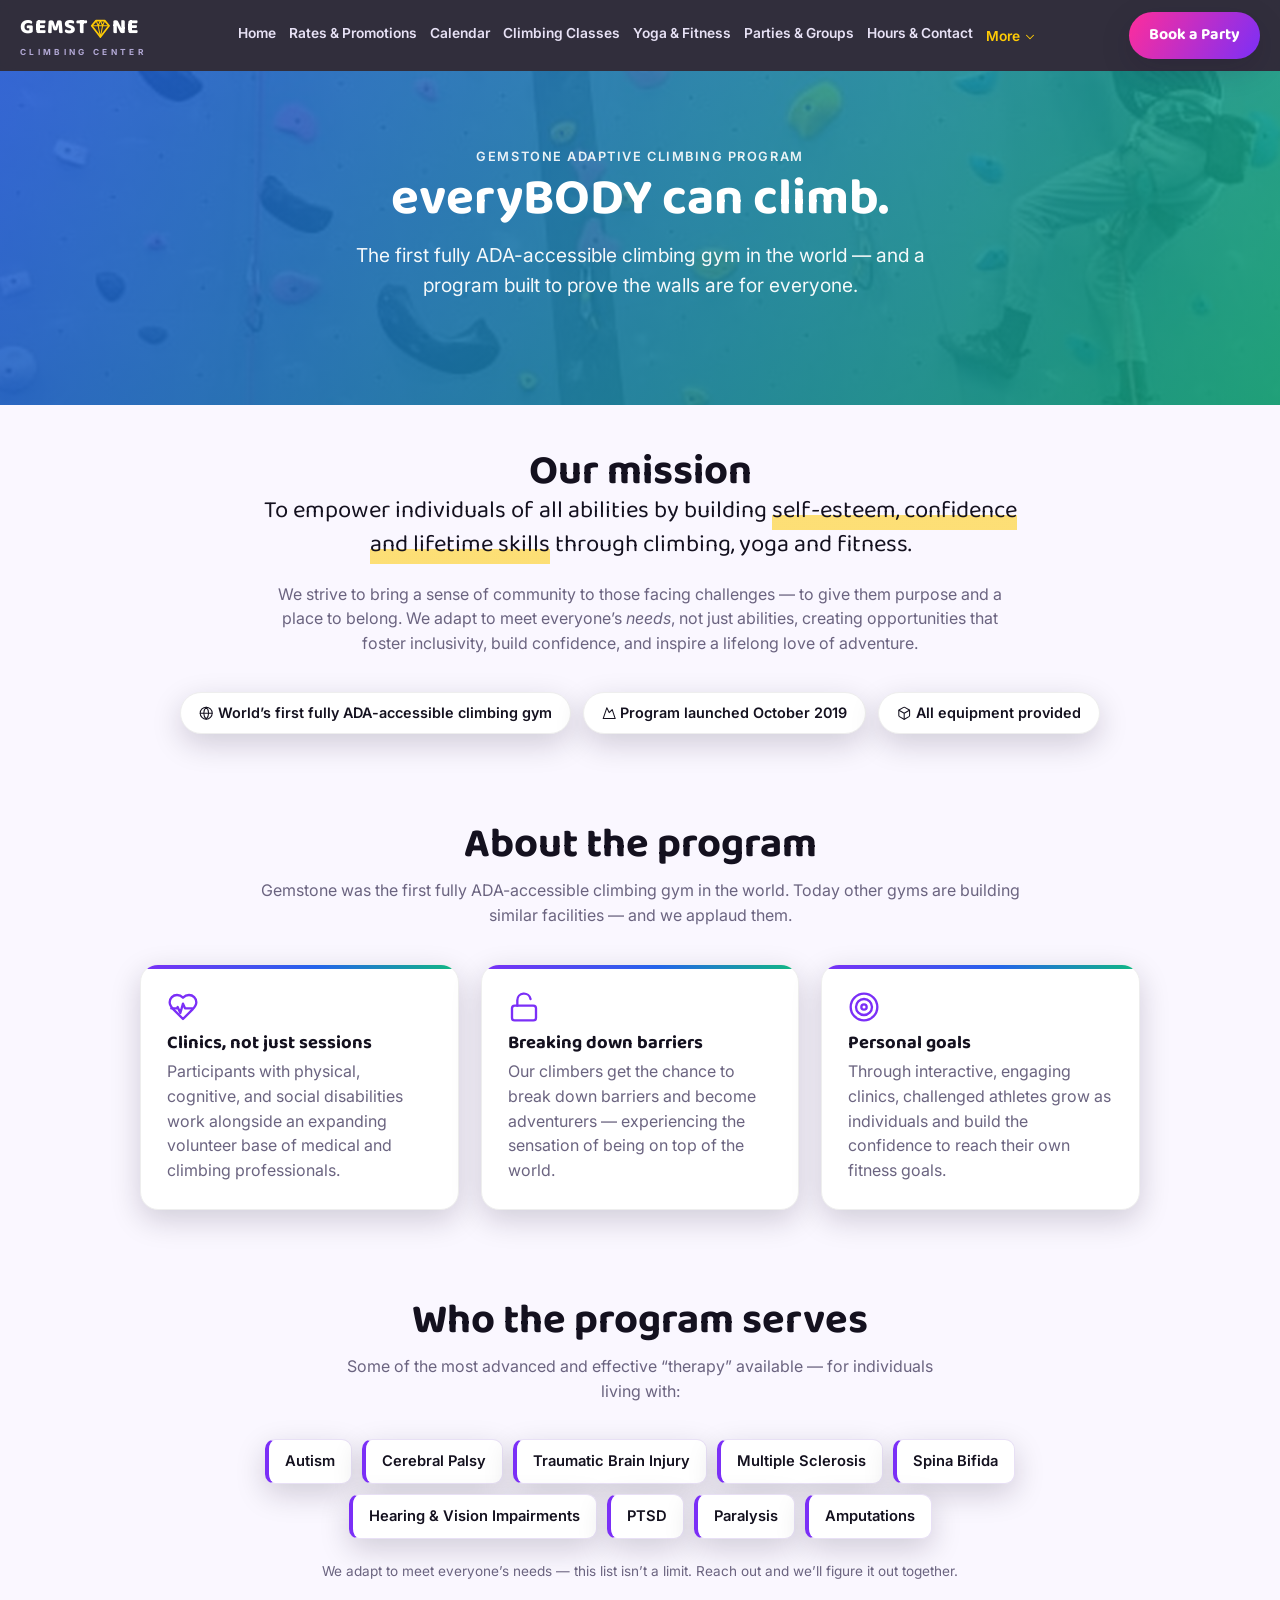
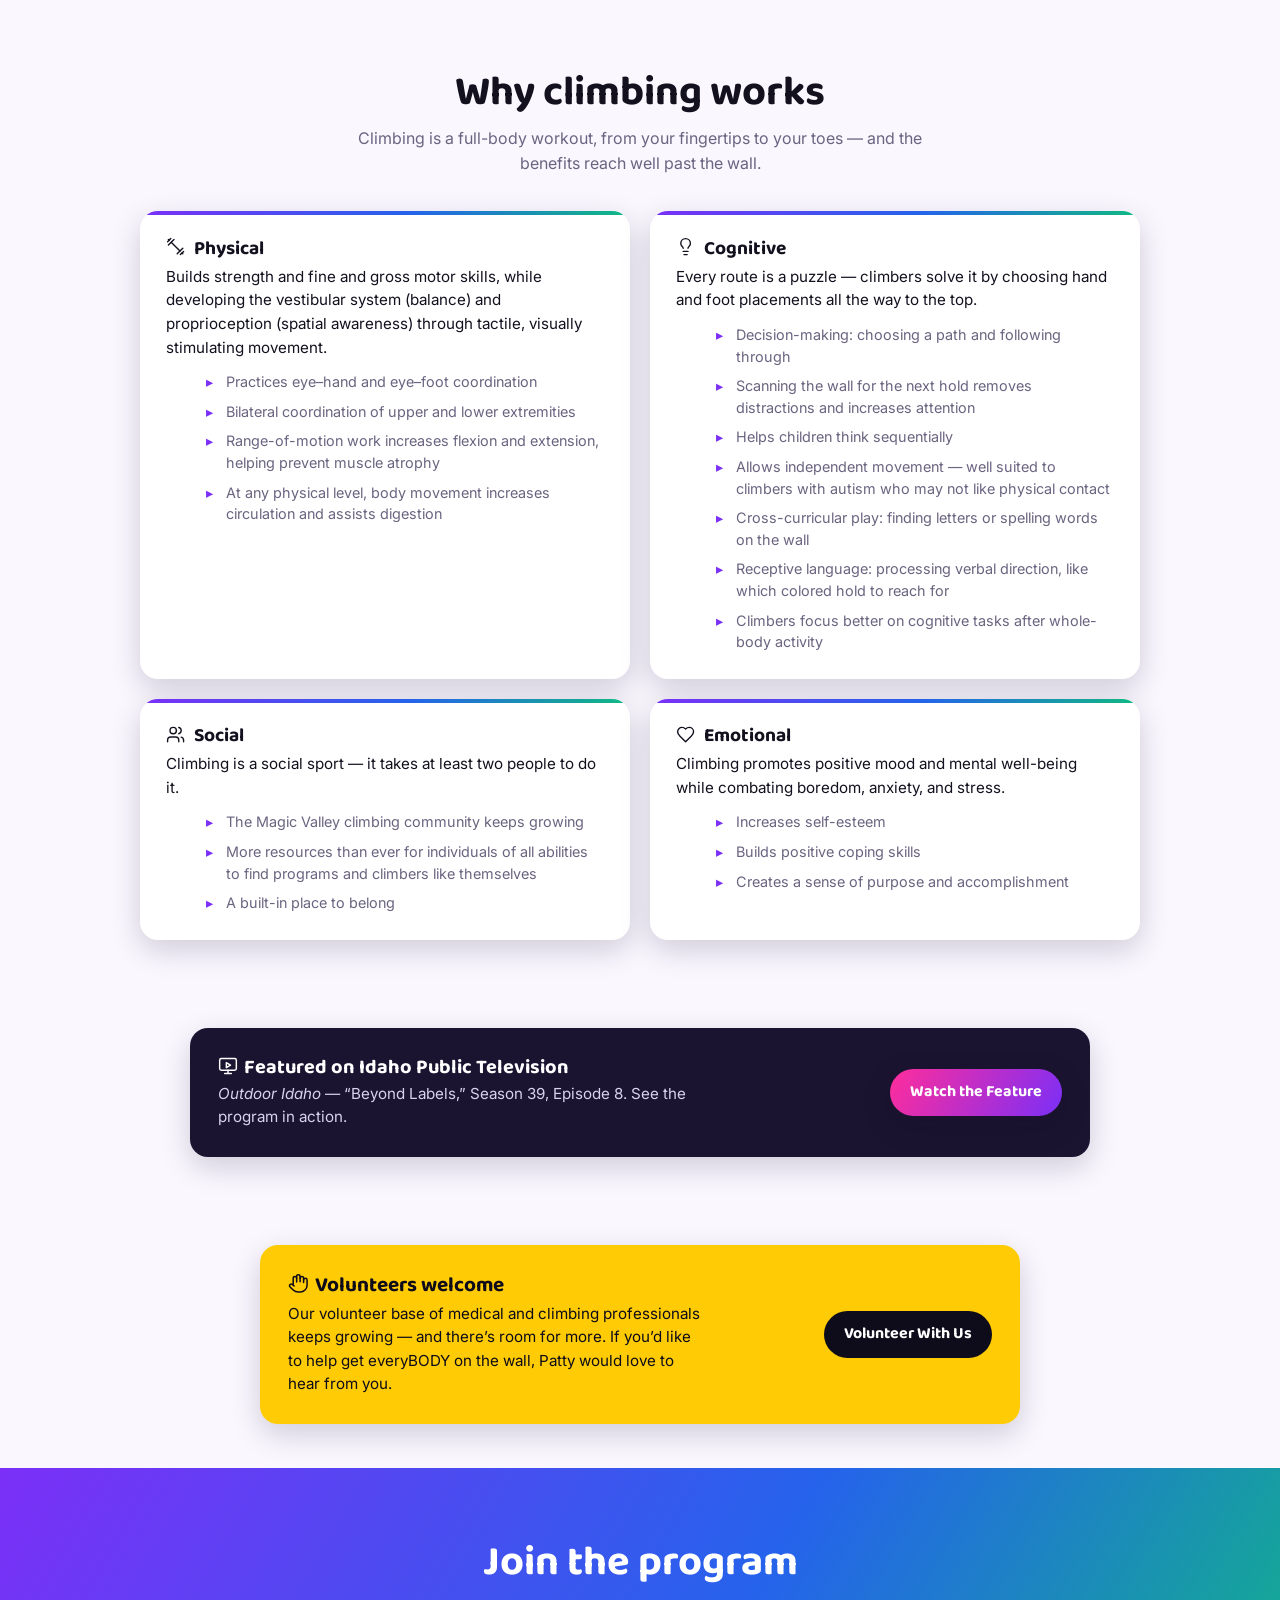
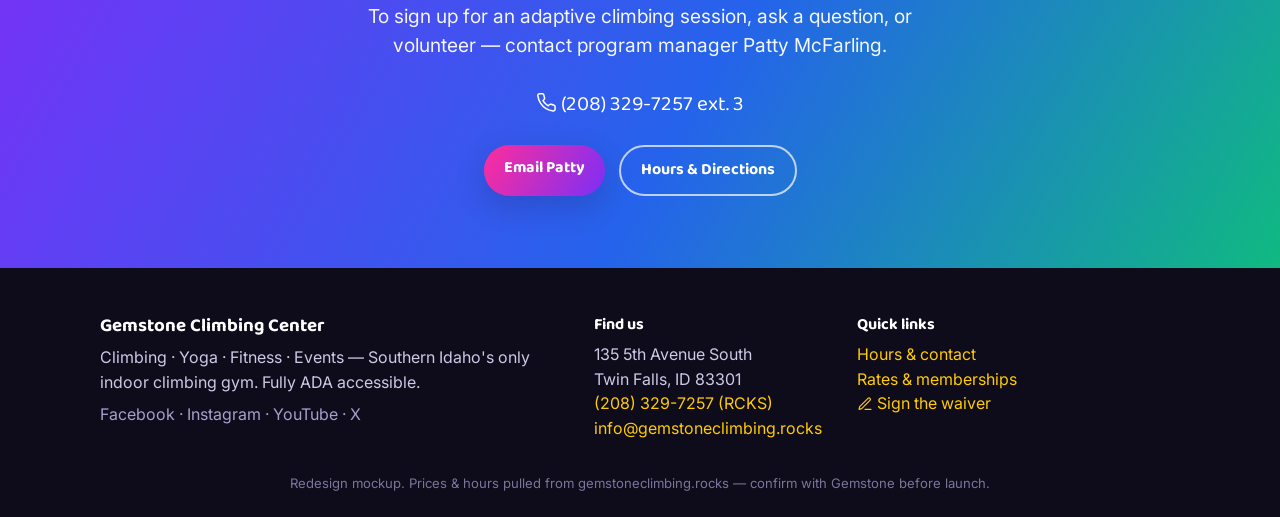
==== commit c1ec3eb7: "feat: full 12-tab site + waiver band inside the homepage hero Homepage - Yellow waiver band now live" ====
--- a/adaptive.html
+++ b/adaptive.html
@@ -22,7 +22,7 @@
   <meta name="twitter:title" content="Adaptive Climbing — everyBODY can climb">
   <meta name="twitter:description" content="Gemstone was the world's first fully ADA-accessible climbing gym. Adaptive clinics for climbers of all abilities, all equipment provided.">
   <meta name="twitter:image" content="https://keemstart.github.io/gemstone-climbing-preview/assets/photos/og-cover.jpg">
-  <link rel="stylesheet" href="styles.css?v=10">
+  <link rel="stylesheet" href="styles.css?v=13">
 </head>
 <body>
   <a class="skip" href="#main">Skip to content</a>
@@ -31,12 +31,22 @@
       <a class="nav__logo" href="index.html" aria-label="Gemstone Climbing Center — home"><span class="logo__word">GEMST<svg class="logo__gem" viewBox="0 0 24 24" aria-hidden="true" xmlns="http://www.w3.org/2000/svg"><path d="M7 3h10l5 6-10 13L2 9z" fill="none" stroke="currentColor" stroke-width="2" stroke-linejoin="round"/><path d="M2 9h20M7 3l2.5 6L12 3l2.5 6L17 3M9.5 9 12 22l2.5-13" fill="none" stroke="currentColor" stroke-width="1.2" stroke-linejoin="round"/></svg>NE</span><span class="logo__sub">Climbing Center</span></a>
       <nav class="nav__links" id="nav-links">
         <a href="index.html">Home</a>
-        <a href="rates.html">Rates</a>
-        <a href="classes.html">Classes</a>
+        <a href="rates.html">Rates &amp; Promotions</a>
+        <a href="calendar.html">Calendar</a>
+        <a href="classes.html">Climbing Classes</a>
         <a href="yoga-fitness.html">Yoga &amp; Fitness</a>
-        <a href="parties.html">Parties</a>
-        <a href="adaptive.html" aria-current="page">Adaptive</a>
+        <a href="parties.html">Parties &amp; Groups</a>
         <a href="visit.html">Hours &amp; Contact</a>
+        <div class="nav__more is-current">
+          <button class="nav__more-btn" type="button" aria-haspopup="true" aria-expanded="false">More <svg class="ico ico--chev" viewBox="0 0 24 24" fill="none" stroke="currentColor" stroke-width="1.75" stroke-linecap="round" stroke-linejoin="round" aria-hidden="true"><path d="m6 9 6 6 6-6"/></svg></button>
+          <div class="nav__menu">
+            <a href="adaptive.html" aria-current="page">Adaptive Climbing</a>
+            <a href="gift-cards.html">Gift Cards</a>
+            <a href="community.html">Community &amp; Events</a>
+            <a href="donation.html">Donation Request</a>
+            <a href="employment.html">Employment</a>
+          </div>
+        </div>
       </nav>
       <button class="nav__burger" type="button" aria-label="Open menu" aria-expanded="false" aria-controls="nav-links"><svg class="ico ico--open" viewBox="0 0 24 24" fill="none" stroke="currentColor" stroke-width="2" stroke-linecap="round" aria-hidden="true"><path d="M3 6h18M3 12h18M3 18h18"/></svg><svg class="ico ico--close" viewBox="0 0 24 24" fill="none" stroke="currentColor" stroke-width="2" stroke-linecap="round" aria-hidden="true"><path d="M18 6 6 18M6 6l12 12"/></svg></button>
       <a class="btn btn--cta nav__book" href="parties.html">Book a Party</a>
@@ -236,6 +246,6 @@
     </div>
     <p class="footer__note">Redesign mockup. Prices &amp; hours pulled from gemstoneclimbing.rocks — confirm with Gemstone before launch.</p>
   </footer>
-  <script src="main.js?v=3" defer></script>
+  <script src="main.js?v=4" defer></script>
 </body>
 </html>
--- a/styles.css
+++ b/styles.css
@@ -68,7 +68,7 @@
 .nav.is-open .nav__burger .ico--open{display:none}
 .nav.is-open .nav__burger .ico--close{display:inline-block}
 
-@media (max-width:860px){
+@media (max-width:1199px){
   .nav__burger{display:inline-flex}
   .nav__inner{gap:12px}
   /* With JS the links become a drop-down panel; without JS they simply wrap
@@ -496,3 +496,65 @@
 .rate-cols{display:grid;grid-template-columns:1fr 1fr;gap:22px;align-items:start;max-width:1080px;margin:0 auto}
 @media (max-width:860px){.rate-cols{grid-template-columns:1fr;max-width:760px}}
 .rate-cols .table-wrap{max-width:none}
+
+/* ── Linked site-map cards (homepage "Explore") ── */
+a.card--link{display:block;text-decoration:none;color:var(--ink);cursor:pointer;
+  transition:transform .2s ease,box-shadow .2s ease}
+a.card--link h3{color:var(--ink)}
+.card__go{display:inline-block;margin-top:12px;color:var(--amethyst);font-weight:700;font-size:.9rem;
+  font-family:var(--font-display);transition:transform .2s ease}
+@media (hover:hover){
+  a.card--link:hover{transform:translateY(-4px);box-shadow:0 18px 44px rgba(20,10,40,.18)}
+  a.card--link:hover .card__go{transform:translateX(4px)}
+}
+
+/* ── Nav sizing for the 8-item bar ── */
+.nav .container{max-width:1300px}
+.nav__links{gap:13px}
+.nav__links a{font-size:.86rem;white-space:nowrap}
+
+/* ── "More" dropdown (desktop) ── */
+.nav__more{position:relative}
+.nav__more-btn{background:none;border:0;color:#e7e1f5;font:inherit;font-weight:600;font-size:.86rem;
+  cursor:pointer;padding:0;display:inline-flex;align-items:center;gap:3px;white-space:nowrap}
+.nav__more-btn:hover,.nav__more.is-current .nav__more-btn{color:var(--citrine)}
+.nav__more-btn .ico--chev{width:14px;height:14px;transition:transform .2s ease}
+.nav__more.is-open .nav__more-btn .ico--chev{transform:rotate(180deg)}
+@media (min-width:1200px){
+  .nav__more::after{content:'';position:absolute;left:-10px;right:-10px;top:100%;height:16px}
+  .nav__menu{position:absolute;top:calc(100% + 12px);right:0;min-width:220px;
+    background:rgba(14,11,26,.97);backdrop-filter:blur(10px);-webkit-backdrop-filter:blur(10px);
+    border:1px solid rgba(255,255,255,.08);border-radius:14px;padding:8px;display:none;flex-direction:column;
+    box-shadow:0 18px 40px rgba(0,0,0,.35);z-index:60}
+  .nav__menu a{padding:10px 12px;border-radius:9px;display:block}
+  .nav__menu a:hover{background:rgba(255,255,255,.08)}
+  .nav__more:hover .nav__menu,.nav__more:focus-within .nav__menu,.nav__more.is-open .nav__menu{display:flex}
+}
+/* In the mobile panel (and with JS off) the More group is just more links */
+@media (max-width:1199px){
+  .nav__more-btn{display:none}
+  .nav__menu{display:contents}
+}
+.no-js .nav__more-btn{display:none}
+.no-js .nav__menu{display:contents}
+
+/* ── Waiver band living inside the homepage hero ── */
+.hero .waiver-band{margin:34px auto 0;text-align:left;position:relative;z-index:3;
+  box-shadow:0 14px 40px rgba(0,0,0,.35)}
+.hero .waiver-band h3{color:#0e0b1a}
+
+/* ── New page heroes (reuse existing photography with fresh tints) ── */
+.hero--calendar{--hero-img:url('assets/photos/hero-rates.jpg');--hero-pos:center 40%;
+  --hero-tint:linear-gradient(120deg, rgba(37,99,235,.84), rgba(123,47,247,.76))}
+.hero--gift{--hero-img:url('assets/photos/party-hero.jpg');--hero-pos:center 55%;
+  --hero-tint:linear-gradient(120deg, rgba(255,45,155,.78), rgba(123,47,247,.8))}
+.hero--community{--hero-img:url('assets/photos/hero-visit.jpg');--hero-pos:center 45%;
+  --hero-tint:linear-gradient(120deg, rgba(16,185,129,.8), rgba(37,99,235,.78))}
+.hero--donation{--hero-img:url('assets/photos/hero-adaptive.jpg');--hero-pos:center 48%;
+  --hero-tint:linear-gradient(120deg, rgba(123,47,247,.84), rgba(255,45,155,.72))}
+.hero--employment{--hero-img:url('assets/photos/hero-classes.jpg');--hero-pos:center 72%;
+  --hero-tint:linear-gradient(120deg, rgba(26,20,48,.86), rgba(37,99,235,.76))}
+
+/* Two-up deals (community events) */
+.deals--2{grid-template-columns:repeat(2,1fr);max-width:900px}
+@media (max-width:760px){.deals--2{grid-template-columns:1fr}}
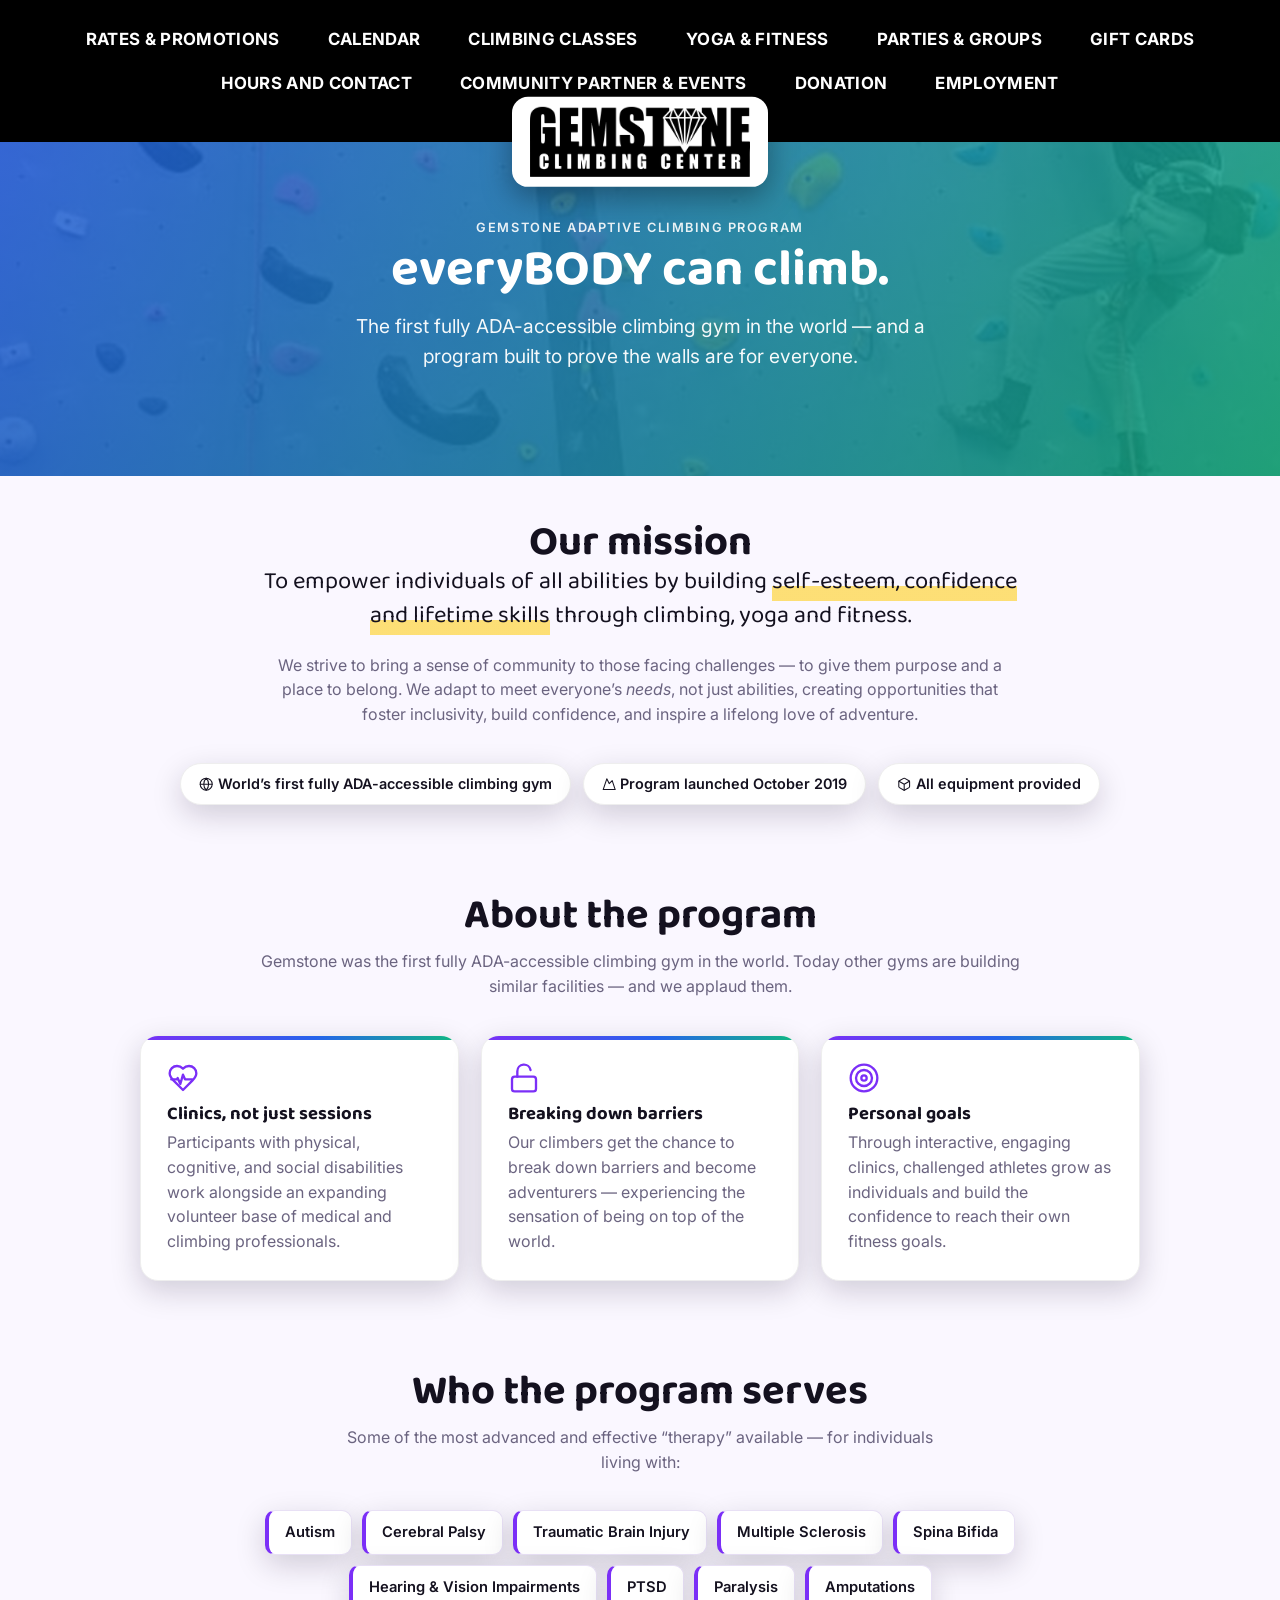
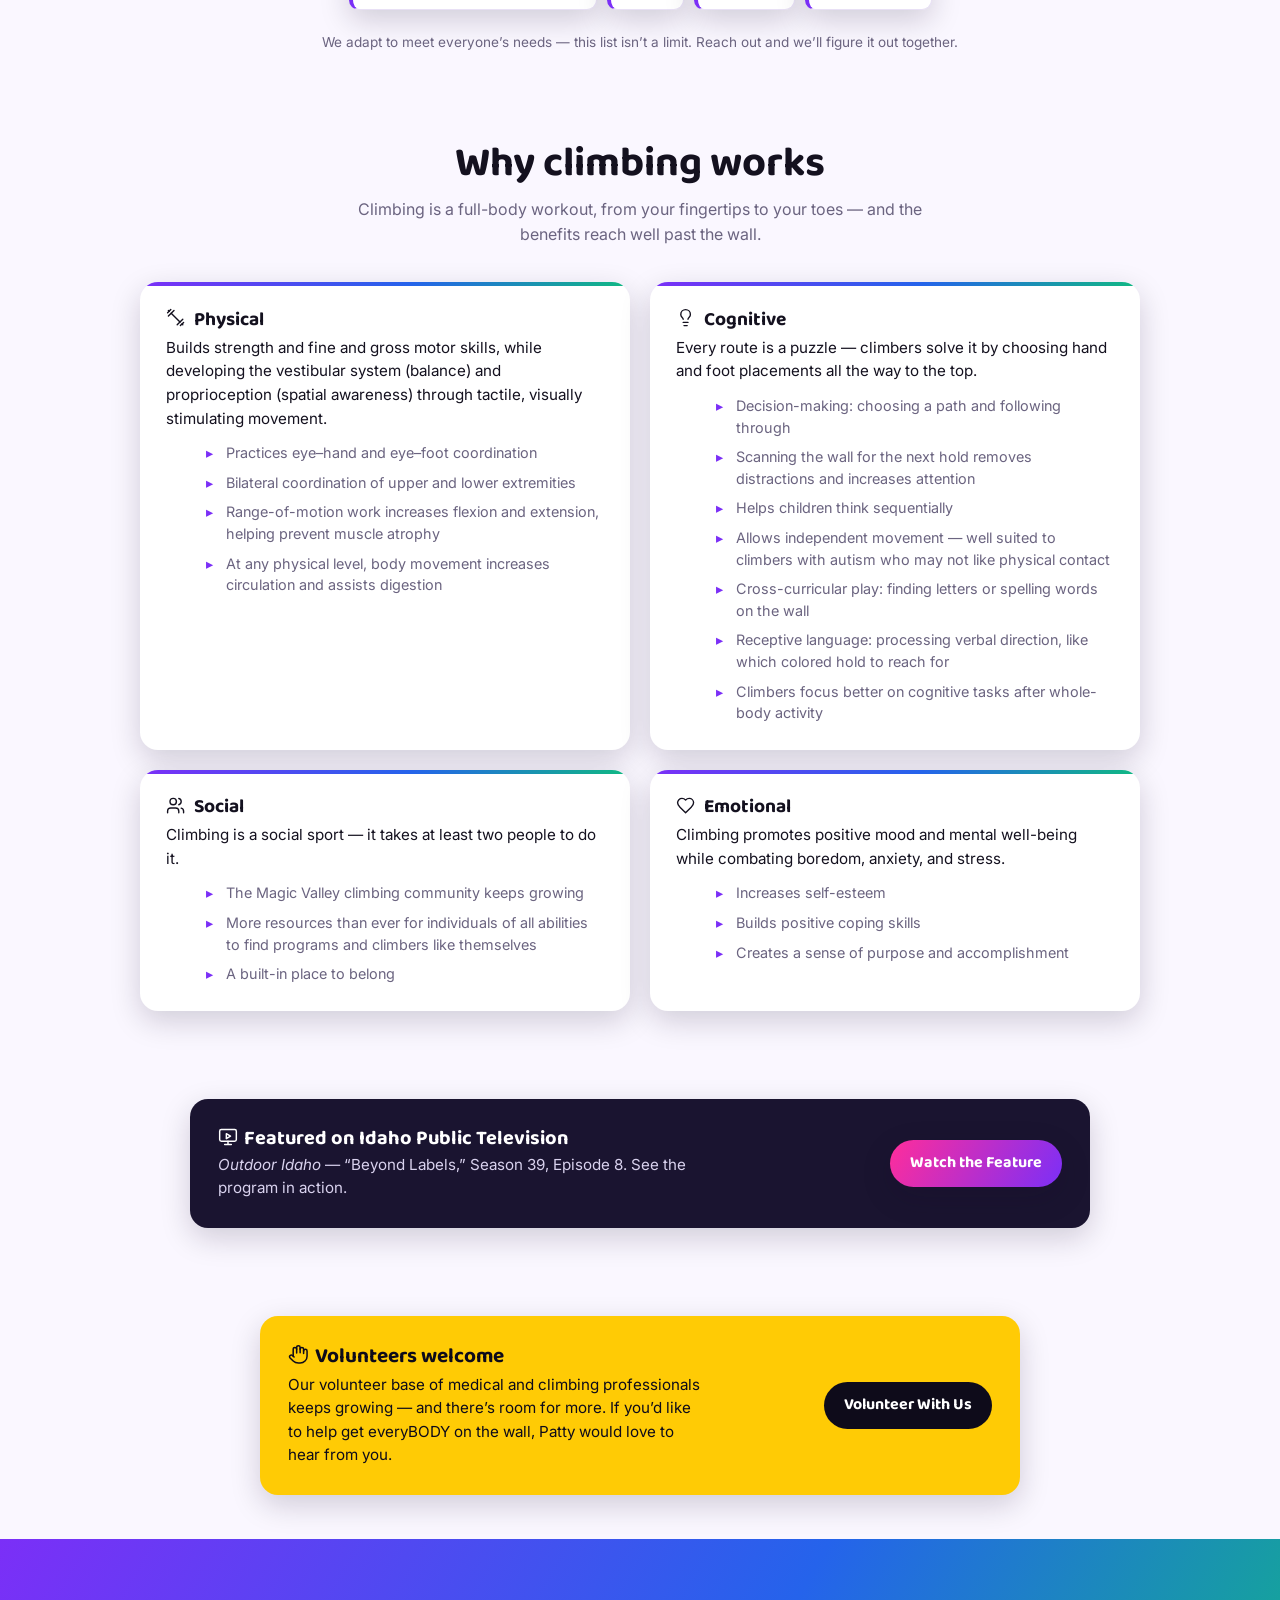
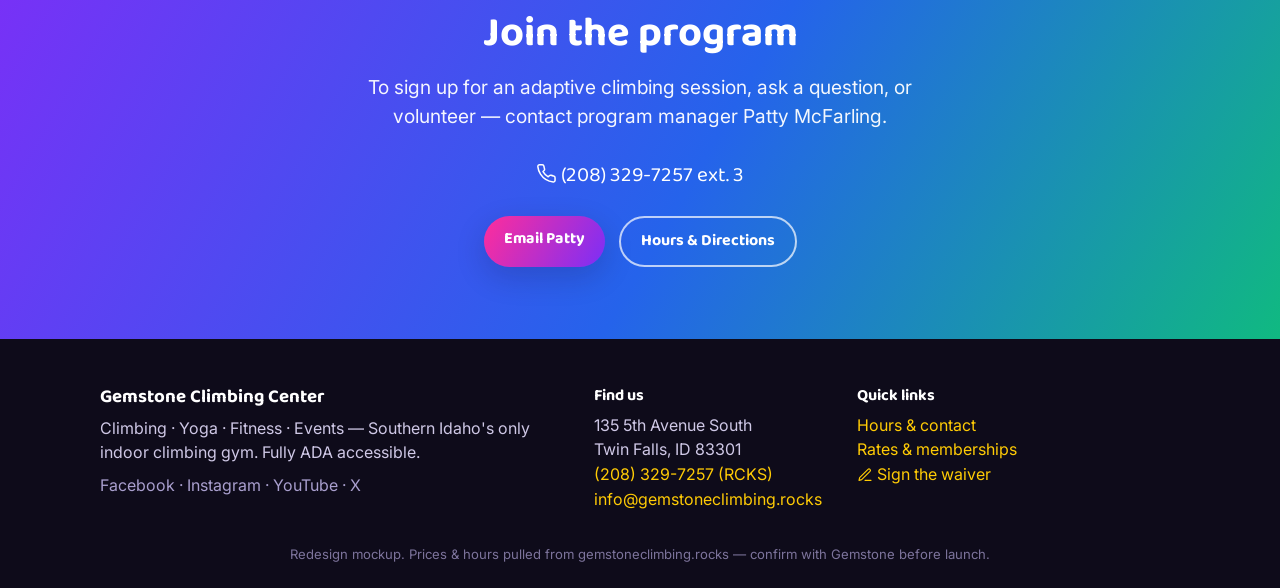
==== commit 19a1fb39: "header: match Kim's mockup - flat two-row tab bar + centered logo badge - All 10 tabs visible on des" ====
--- a/adaptive.html
+++ b/adaptive.html
@@ -22,35 +22,27 @@
   <meta name="twitter:title" content="Adaptive Climbing — everyBODY can climb">
   <meta name="twitter:description" content="Gemstone was the world's first fully ADA-accessible climbing gym. Adaptive clinics for climbers of all abilities, all equipment provided.">
   <meta name="twitter:image" content="https://keemstart.github.io/gemstone-climbing-preview/assets/photos/og-cover.jpg">
-  <link rel="stylesheet" href="styles.css?v=13">
+  <link rel="stylesheet" href="styles.css?v=14">
 </head>
 <body>
   <a class="skip" href="#main">Skip to content</a>
   <header class="nav">
-    <div class="container nav__inner">
-      <a class="nav__logo" href="index.html" aria-label="Gemstone Climbing Center — home"><span class="logo__word">GEMST<svg class="logo__gem" viewBox="0 0 24 24" aria-hidden="true" xmlns="http://www.w3.org/2000/svg"><path d="M7 3h10l5 6-10 13L2 9z" fill="none" stroke="currentColor" stroke-width="2" stroke-linejoin="round"/><path d="M2 9h20M7 3l2.5 6L12 3l2.5 6L17 3M9.5 9 12 22l2.5-13" fill="none" stroke="currentColor" stroke-width="1.2" stroke-linejoin="round"/></svg>NE</span><span class="logo__sub">Climbing Center</span></a>
+    <div class="nav__bar">
       <nav class="nav__links" id="nav-links">
-        <a href="index.html">Home</a>
         <a href="rates.html">Rates &amp; Promotions</a>
         <a href="calendar.html">Calendar</a>
         <a href="classes.html">Climbing Classes</a>
         <a href="yoga-fitness.html">Yoga &amp; Fitness</a>
         <a href="parties.html">Parties &amp; Groups</a>
-        <a href="visit.html">Hours &amp; Contact</a>
-        <div class="nav__more is-current">
-          <button class="nav__more-btn" type="button" aria-haspopup="true" aria-expanded="false">More <svg class="ico ico--chev" viewBox="0 0 24 24" fill="none" stroke="currentColor" stroke-width="1.75" stroke-linecap="round" stroke-linejoin="round" aria-hidden="true"><path d="m6 9 6 6 6-6"/></svg></button>
-          <div class="nav__menu">
-            <a href="adaptive.html" aria-current="page">Adaptive Climbing</a>
-            <a href="gift-cards.html">Gift Cards</a>
-            <a href="community.html">Community &amp; Events</a>
-            <a href="donation.html">Donation Request</a>
-            <a href="employment.html">Employment</a>
-          </div>
-        </div>
+        <a href="gift-cards.html">Gift Cards</a>
+        <a href="visit.html">Hours and Contact</a>
+        <a href="community.html">Community Partner &amp; Events</a>
+        <a href="donation.html">Donation</a>
+        <a href="employment.html">Employment</a>
       </nav>
       <button class="nav__burger" type="button" aria-label="Open menu" aria-expanded="false" aria-controls="nav-links"><svg class="ico ico--open" viewBox="0 0 24 24" fill="none" stroke="currentColor" stroke-width="2" stroke-linecap="round" aria-hidden="true"><path d="M3 6h18M3 12h18M3 18h18"/></svg><svg class="ico ico--close" viewBox="0 0 24 24" fill="none" stroke="currentColor" stroke-width="2" stroke-linecap="round" aria-hidden="true"><path d="M18 6 6 18M6 6l12 12"/></svg></button>
-      <a class="btn btn--cta nav__book" href="parties.html">Book a Party</a>
     </div>
+    <a class="nav__logo" href="index.html" aria-label="Gemstone Climbing Center — home"><img src="assets/photos/logo.png" alt="Gemstone Climbing Center" width="280" height="90"></a>
   </header>
 
   <main id="main">
@@ -246,6 +238,6 @@
     </div>
     <p class="footer__note">Redesign mockup. Prices &amp; hours pulled from gemstoneclimbing.rocks — confirm with Gemstone before launch.</p>
   </footer>
-  <script src="main.js?v=4" defer></script>
+  <script src="main.js?v=5" defer></script>
 </body>
 </html>
--- a/styles.css
+++ b/styles.css
@@ -44,51 +44,49 @@
   .js .reveal { opacity:1; transform:none; }
 }
 
-/* ── Nav ── */
-.nav{position:sticky;top:0;z-index:50;background:rgba(14,11,26,.85);backdrop-filter:blur(8px);-webkit-backdrop-filter:blur(8px)}
-.nav__inner{display:flex;align-items:center;justify-content:space-between;gap:20px;padding-block:12px}
-.nav__logo{color:#fff;font-family:var(--font-display);font-weight:800;font-size:1.3rem;text-decoration:none;white-space:nowrap}
-/* Brand wordmark: GEMST♦NE / CLIMBING CENTER (recreates the real logo) */
-.logo__word{display:inline-flex;align-items:center;letter-spacing:.04em;line-height:1}
-.logo__gem{width:1em;height:1em;color:var(--citrine);margin:0 1px;flex:none}
-.logo__sub{display:block;font-family:var(--font-body);font-size:.52rem;font-weight:700;letter-spacing:.4em;color:#b3a9d6;margin-top:2px;text-transform:uppercase}
-.nav__links{display:flex;gap:18px}
-.nav__links a{color:#e7e1f5;text-decoration:none;font-weight:600;font-size:.92rem}
-.nav__links a:hover{color:var(--citrine)}
+
+/* ── Buttons ── */
 .btn{display:inline-block;padding:11px 20px;border-radius:999px;font-family:var(--font-display);font-weight:700;text-decoration:none;cursor:pointer;border:none;font-size:1rem;white-space:nowrap}
 .btn--cta{background:var(--grad-cta);color:#fff;box-shadow:var(--shadow);transition:transform .15s ease}
 .btn--cta:hover{transform:scale(1.04)}
-/* ── Mobile navigation ── */
-.nav__burger{display:none;background:none;border:0;color:#fff;cursor:pointer;
-  border-radius:12px;align-items:center;justify-content:center;
-  min-width:44px;min-height:44px;transition:background .2s ease}
+
+/* ── Header: two-row tab bar + centered straddling logo (Kim's layout) ── */
+.nav{position:relative;background:#000;z-index:50}
+.nav__bar{max-width:1400px;margin:0 auto;padding:22px 20px 42px;display:flex;justify-content:center;align-items:center}
+.nav__links{display:flex;flex-wrap:wrap;justify-content:center;gap:10px 44px;max-width:1180px}
+.nav__links a{color:#fff;text-decoration:none;font-family:var(--font-body);font-weight:700;font-size:1.05rem;
+  text-transform:uppercase;letter-spacing:.02em;white-space:nowrap;padding:4px 2px;transition:color .2s ease}
+.nav__links a:hover,.nav__links a[aria-current="page"]{color:var(--citrine)}
+
+/* Logo badge: centered, half over the bar, half over the hero */
+.nav__logo{position:absolute;left:50%;top:100%;transform:translate(-50%,-50%);z-index:55;
+  background:#fff;border-radius:16px;padding:10px 18px;box-shadow:0 10px 30px rgba(0,0,0,.35);line-height:0}
+.nav__logo img{width:220px;height:auto;display:block}
+.hero{padding-top:150px}
+.hero--page{padding-top:112px}
+
+/* Mobile: menu button + drop-down panel (links wrap below the bar with JS off) */
+.nav__burger{display:none;background:none;border:0;color:#fff;cursor:pointer;border-radius:12px;
+  align-items:center;justify-content:center;min-width:44px;min-height:44px;transition:background .2s ease}
 .nav__burger:hover{background:rgba(255,255,255,.12)}
 .nav__burger .ico{width:26px;height:26px}
 .nav__burger .ico--close{display:none}
 .nav.is-open .nav__burger .ico--open{display:none}
 .nav.is-open .nav__burger .ico--close{display:inline-block}
-
-@media (max-width:1199px){
+@media (max-width:900px){
+  .nav__bar{padding:10px 16px 34px;justify-content:flex-end;min-height:60px}
   .nav__burger{display:inline-flex}
-  .nav__inner{gap:12px}
-  /* With JS the links become a drop-down panel; without JS they simply wrap
-     below the bar so every page stays reachable. */
-  .js .nav__links{
-    position:absolute;top:100%;left:0;right:0;
-    background:rgba(14,11,26,.97);backdrop-filter:blur(10px);-webkit-backdrop-filter:blur(10px);
-    border-top:1px solid rgba(255,255,255,.08);
-    flex-direction:column;gap:0;padding:6px 20px 14px;display:none;
-    box-shadow:0 18px 40px rgba(0,0,0,.35)
-  }
+  .js .nav__links{position:absolute;top:100%;left:0;right:0;z-index:60;background:rgba(0,0,0,.97);
+    flex-direction:column;gap:0;padding:6px 20px 14px;display:none;max-width:none;
+    border-top:1px solid rgba(255,255,255,.1);box-shadow:0 18px 40px rgba(0,0,0,.45)}
   .js .nav.is-open .nav__links{display:flex}
-  .js .nav__links a{padding:14px 4px;font-size:1rem;border-bottom:1px solid rgba(255,255,255,.07)}
+  .js .nav__links a{padding:14px 4px;font-size:.95rem;border-bottom:1px solid rgba(255,255,255,.08)}
   .js .nav__links a:last-child{border-bottom:0}
-  .no-js .nav__links{flex-wrap:wrap;gap:14px;width:100%;order:3;padding-bottom:12px}
-}
-@media (max-width:420px){
-  .nav__logo{font-size:1.1rem}
-  .nav__book{padding:9px 15px;font-size:.85rem}
-  .logo__sub{letter-spacing:.28em;font-size:.48rem}
+  .no-js .nav__links{gap:8px 18px;padding-bottom:10px;justify-content:center}
+  .nav__logo{padding:8px 14px;border-radius:12px}
+  .nav__logo img{width:160px}
+  .hero{padding-top:110px}
+  .hero--page{padding-top:96px}
 }
 
 /* ── Focus visibility (keyboard a11y) ── */
@@ -508,35 +506,6 @@
   a.card--link:hover .card__go{transform:translateX(4px)}
 }
 
-/* ── Nav sizing for the 8-item bar ── */
-.nav .container{max-width:1300px}
-.nav__links{gap:13px}
-.nav__links a{font-size:.86rem;white-space:nowrap}
-
-/* ── "More" dropdown (desktop) ── */
-.nav__more{position:relative}
-.nav__more-btn{background:none;border:0;color:#e7e1f5;font:inherit;font-weight:600;font-size:.86rem;
-  cursor:pointer;padding:0;display:inline-flex;align-items:center;gap:3px;white-space:nowrap}
-.nav__more-btn:hover,.nav__more.is-current .nav__more-btn{color:var(--citrine)}
-.nav__more-btn .ico--chev{width:14px;height:14px;transition:transform .2s ease}
-.nav__more.is-open .nav__more-btn .ico--chev{transform:rotate(180deg)}
-@media (min-width:1200px){
-  .nav__more::after{content:'';position:absolute;left:-10px;right:-10px;top:100%;height:16px}
-  .nav__menu{position:absolute;top:calc(100% + 12px);right:0;min-width:220px;
-    background:rgba(14,11,26,.97);backdrop-filter:blur(10px);-webkit-backdrop-filter:blur(10px);
-    border:1px solid rgba(255,255,255,.08);border-radius:14px;padding:8px;display:none;flex-direction:column;
-    box-shadow:0 18px 40px rgba(0,0,0,.35);z-index:60}
-  .nav__menu a{padding:10px 12px;border-radius:9px;display:block}
-  .nav__menu a:hover{background:rgba(255,255,255,.08)}
-  .nav__more:hover .nav__menu,.nav__more:focus-within .nav__menu,.nav__more.is-open .nav__menu{display:flex}
-}
-/* In the mobile panel (and with JS off) the More group is just more links */
-@media (max-width:1199px){
-  .nav__more-btn{display:none}
-  .nav__menu{display:contents}
-}
-.no-js .nav__more-btn{display:none}
-.no-js .nav__menu{display:contents}
 
 /* ── Waiver band living inside the homepage hero ── */
 .hero .waiver-band{margin:34px auto 0;text-align:left;position:relative;z-index:3;
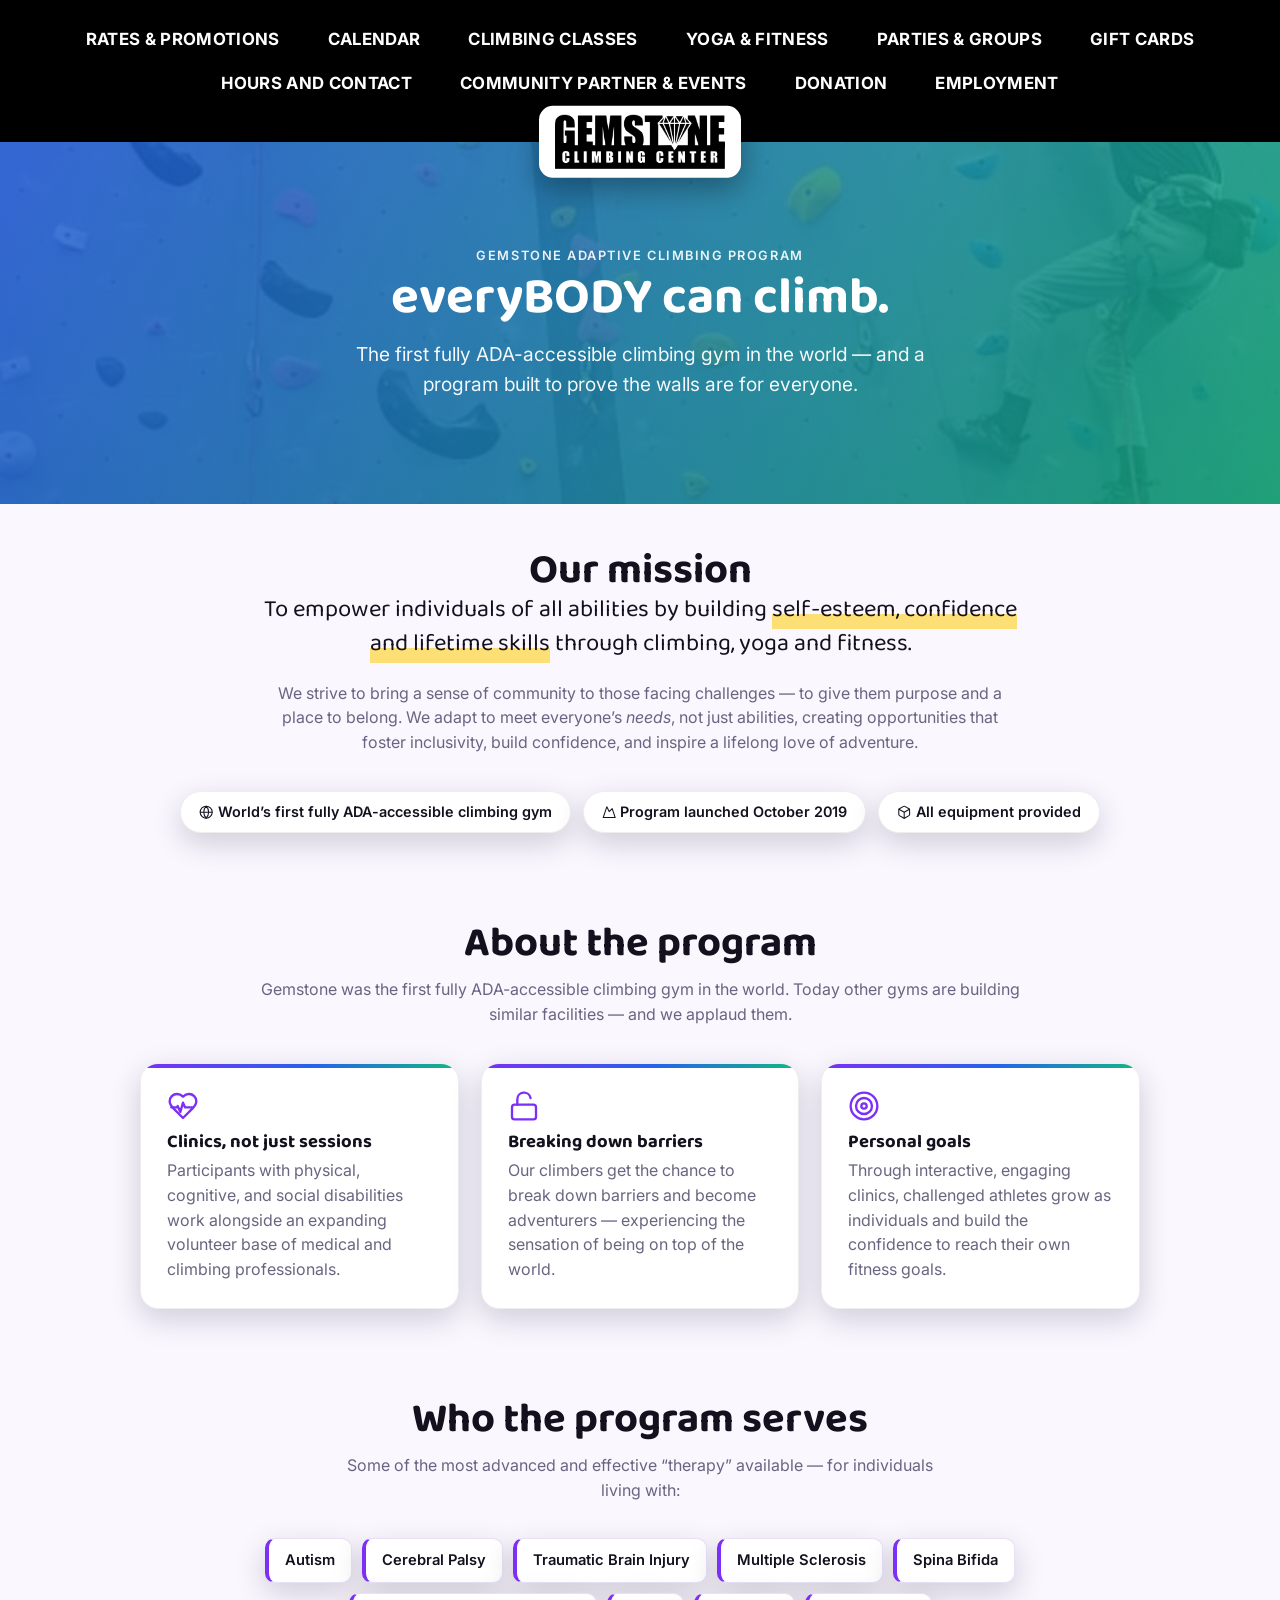
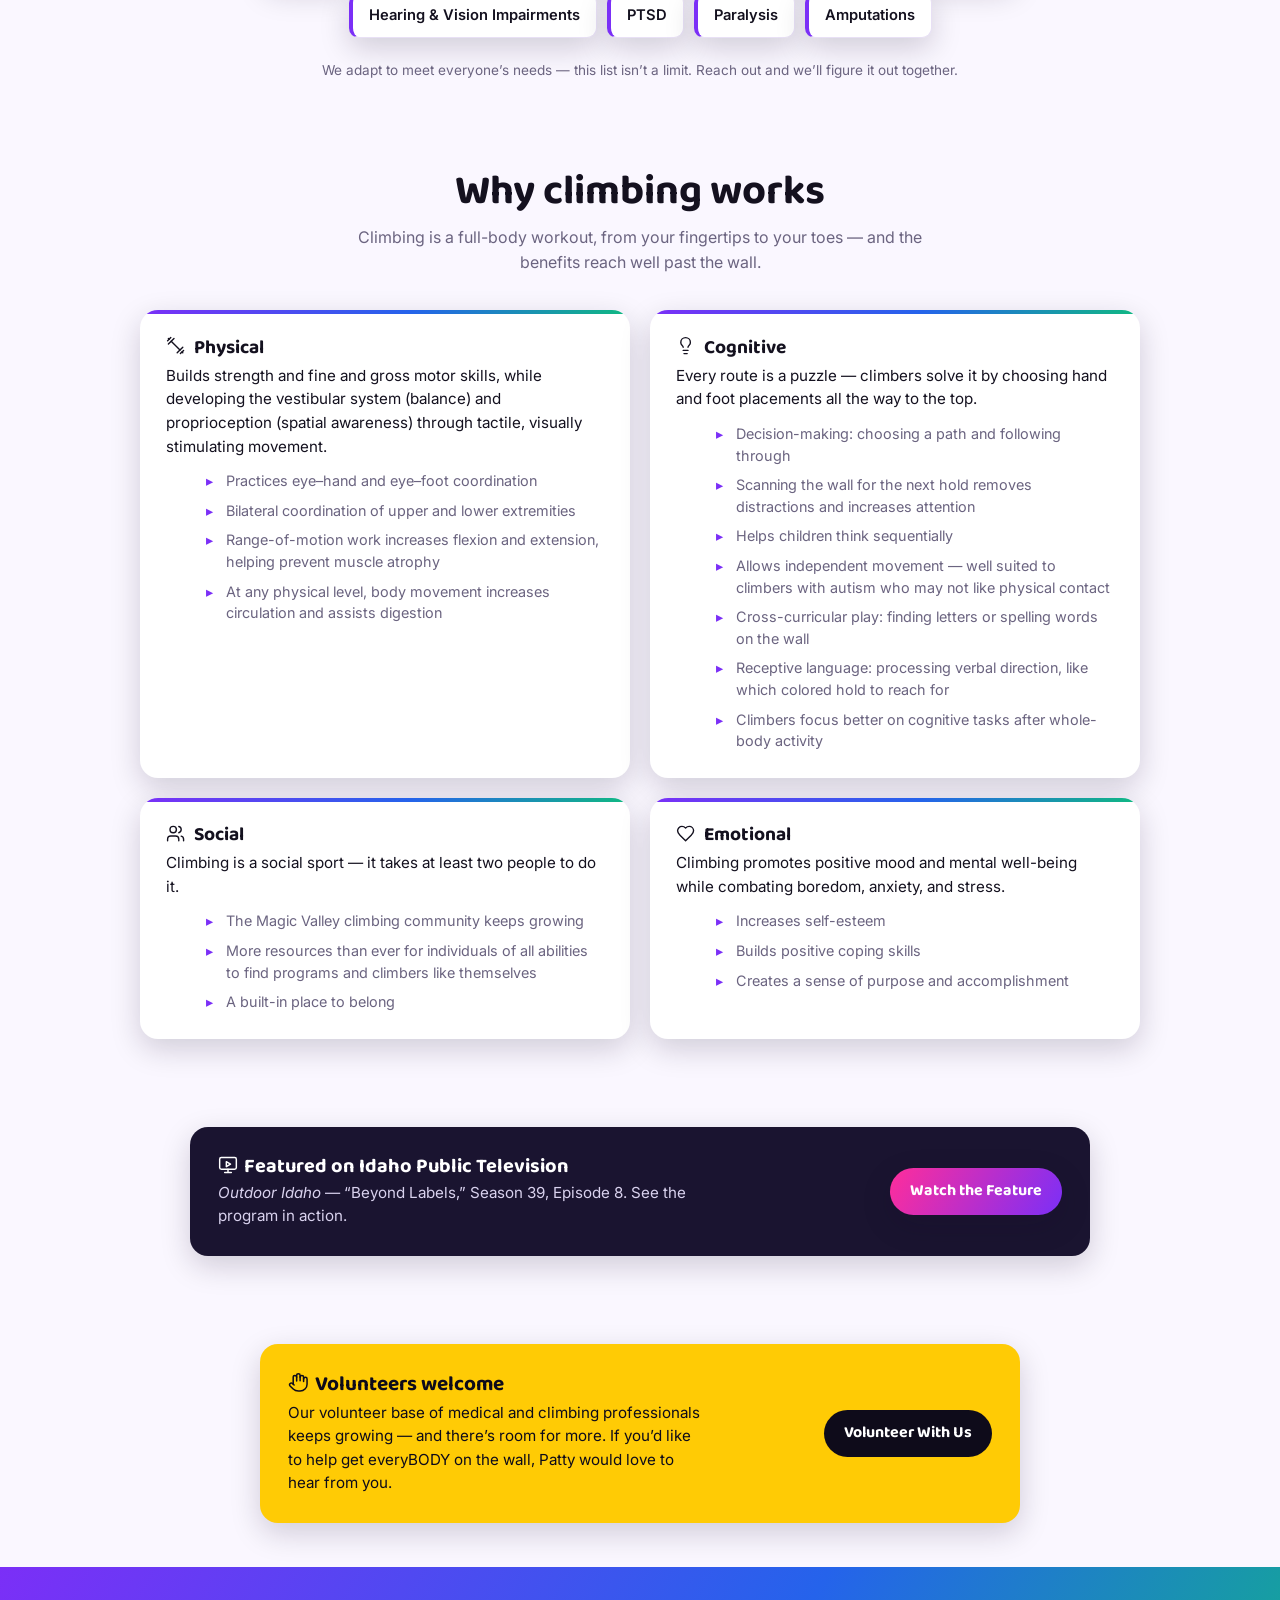
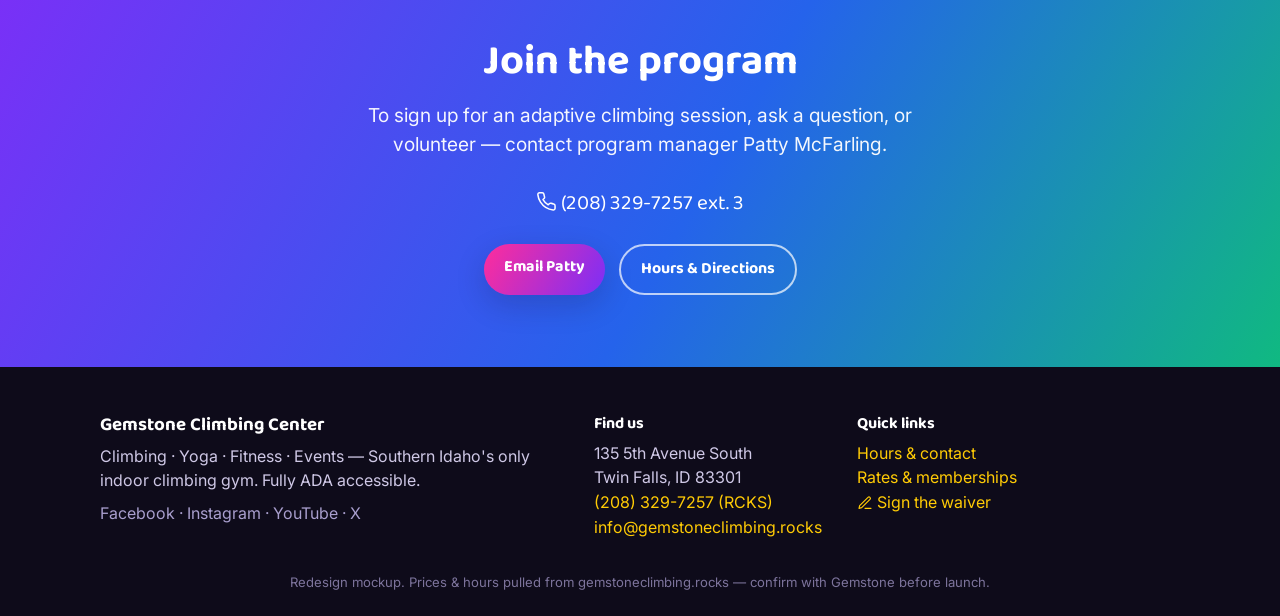
==== commit 5bf2c2b7: "fix: hero padding cascade order + smaller logo badge The hero top-padding overrides for the hanging " ====
--- a/adaptive.html
+++ b/adaptive.html
@@ -22,7 +22,7 @@
   <meta name="twitter:title" content="Adaptive Climbing — everyBODY can climb">
   <meta name="twitter:description" content="Gemstone was the world's first fully ADA-accessible climbing gym. Adaptive clinics for climbers of all abilities, all equipment provided.">
   <meta name="twitter:image" content="https://keemstart.github.io/gemstone-climbing-preview/assets/photos/og-cover.jpg">
-  <link rel="stylesheet" href="styles.css?v=14">
+  <link rel="stylesheet" href="styles.css?v=15">
 </head>
 <body>
   <a class="skip" href="#main">Skip to content</a>
--- a/styles.css
+++ b/styles.css
@@ -60,10 +60,8 @@
 
 /* Logo badge: centered, half over the bar, half over the hero */
 .nav__logo{position:absolute;left:50%;top:100%;transform:translate(-50%,-50%);z-index:55;
-  background:#fff;border-radius:16px;padding:10px 18px;box-shadow:0 10px 30px rgba(0,0,0,.35);line-height:0}
-.nav__logo img{width:220px;height:auto;display:block}
-.hero{padding-top:150px}
-.hero--page{padding-top:112px}
+  background:#fff;border-radius:14px;padding:9px 16px;box-shadow:0 10px 30px rgba(0,0,0,.35);line-height:0}
+.nav__logo img{width:170px;height:auto;display:block}
 
 /* Mobile: menu button + drop-down panel (links wrap below the bar with JS off) */
 .nav__burger{display:none;background:none;border:0;color:#fff;cursor:pointer;border-radius:12px;
@@ -84,9 +82,7 @@
   .js .nav__links a:last-child{border-bottom:0}
   .no-js .nav__links{gap:8px 18px;padding-bottom:10px;justify-content:center}
   .nav__logo{padding:8px 14px;border-radius:12px}
-  .nav__logo img{width:160px}
-  .hero{padding-top:110px}
-  .hero--page{padding-top:96px}
+  .nav__logo img{width:130px}
 }
 
 /* ── Focus visibility (keyboard a11y) ── */
@@ -527,3 +523,11 @@
 /* Two-up deals (community events) */
 .deals--2{grid-template-columns:repeat(2,1fr);max-width:900px}
 @media (max-width:760px){.deals--2{grid-template-columns:1fr}}
+
+/* ── Hero clearance for the hanging logo (must come after the hero rules) ── */
+.hero{padding-top:140px}
+.hero--page{padding-top:104px}
+@media (max-width:900px){
+  .hero{padding-top:104px}
+  .hero--page{padding-top:90px}
+}
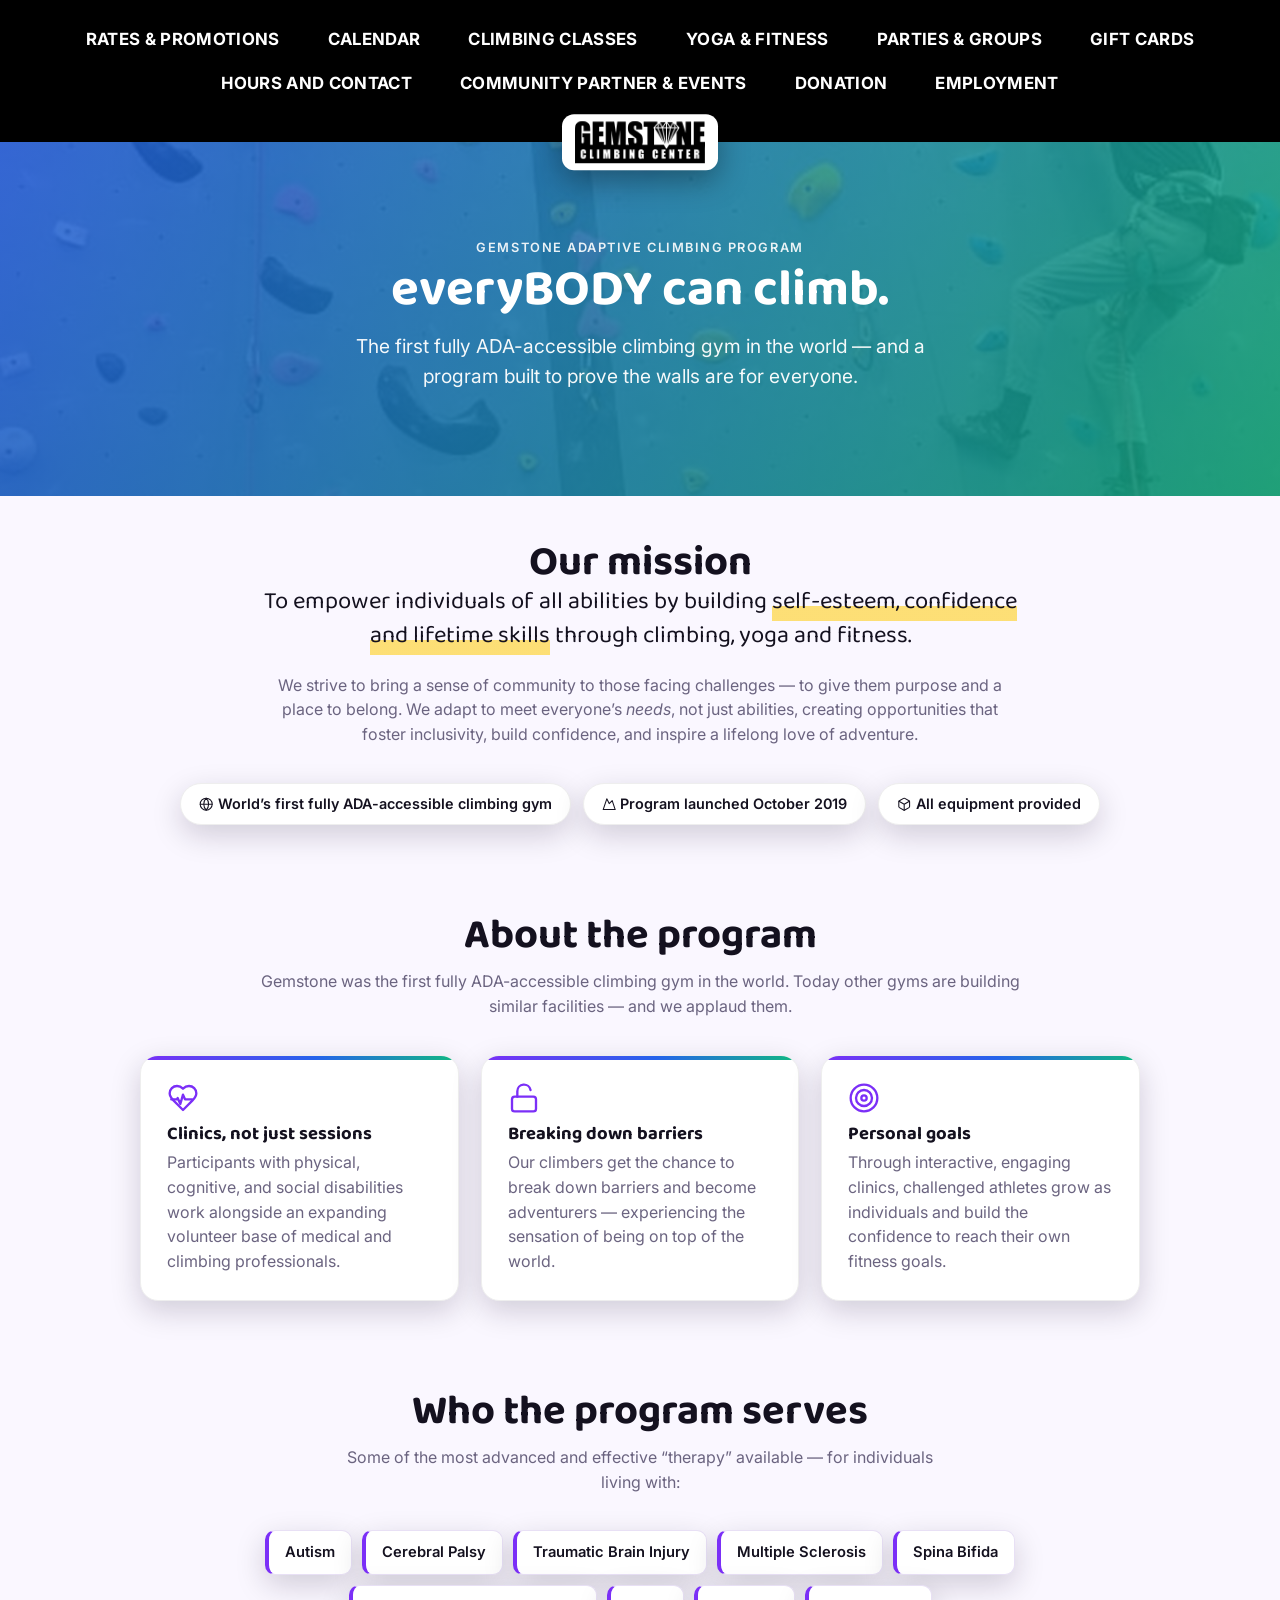
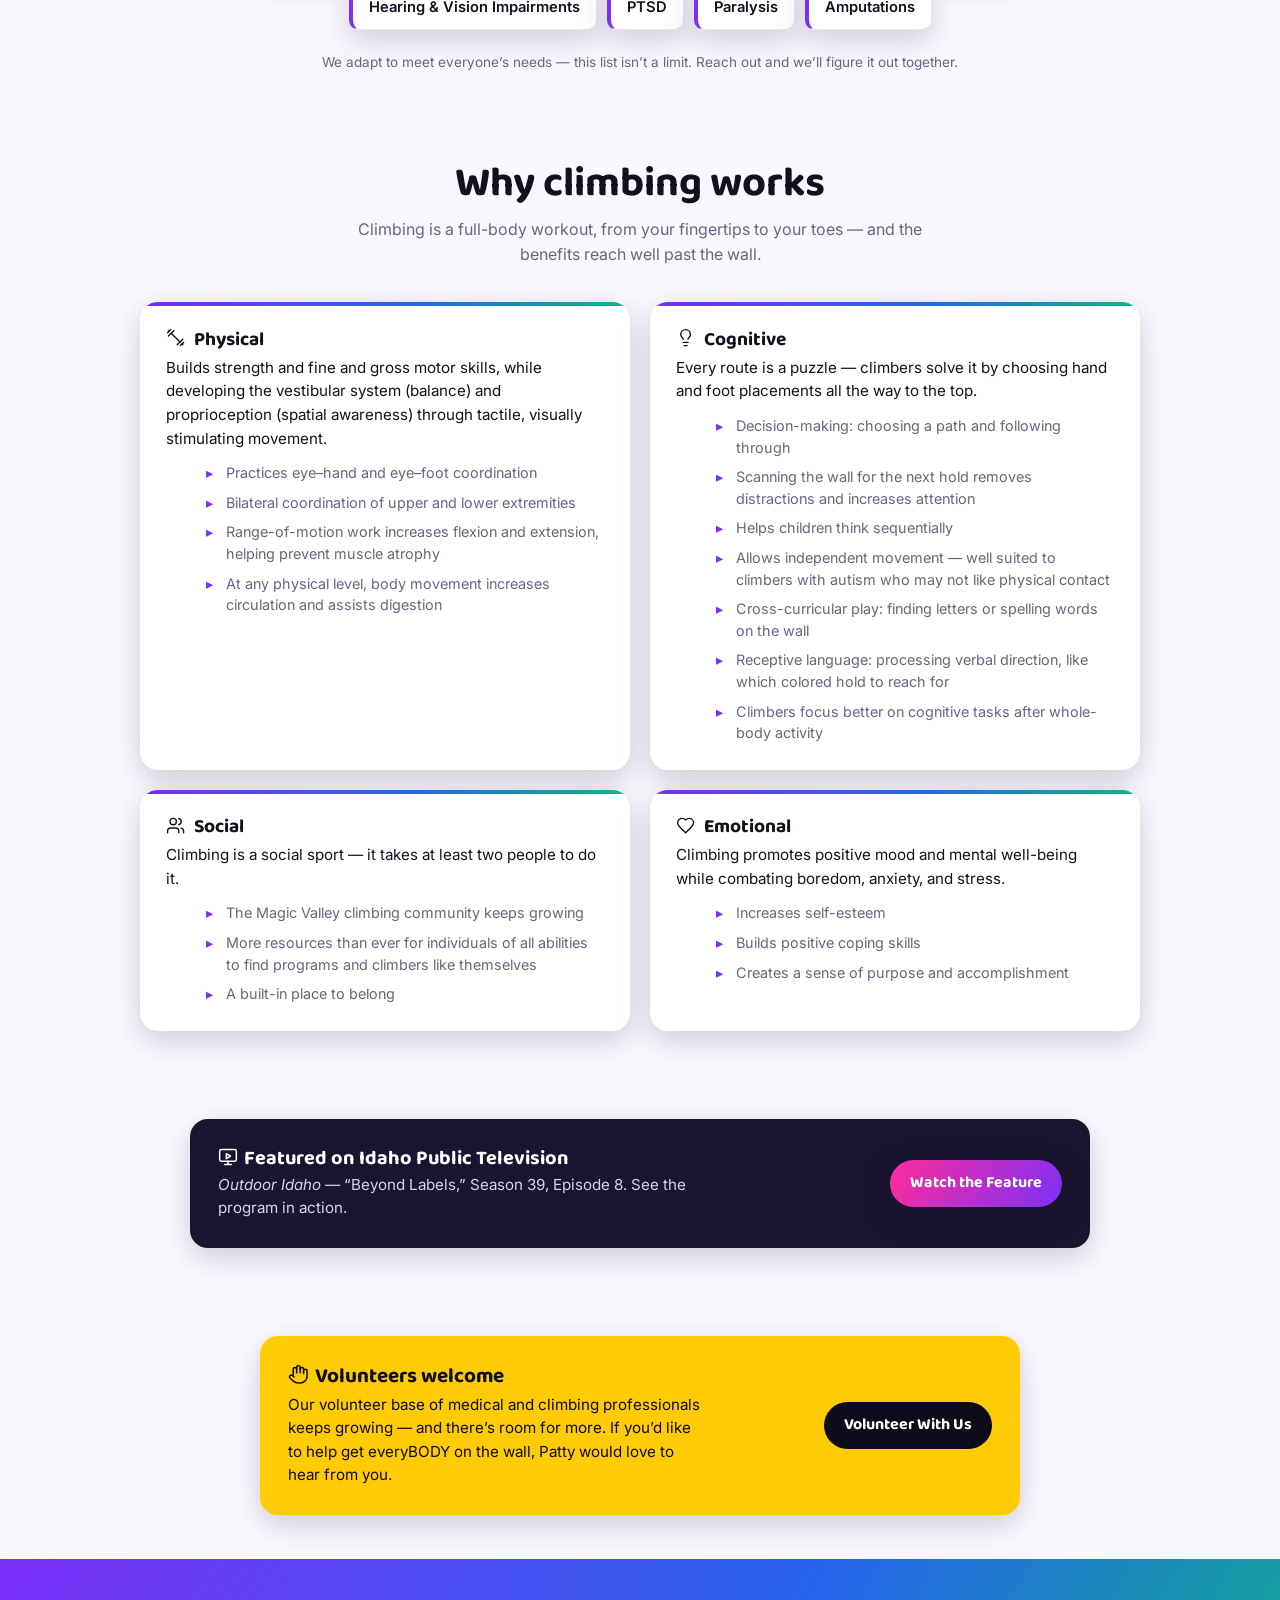
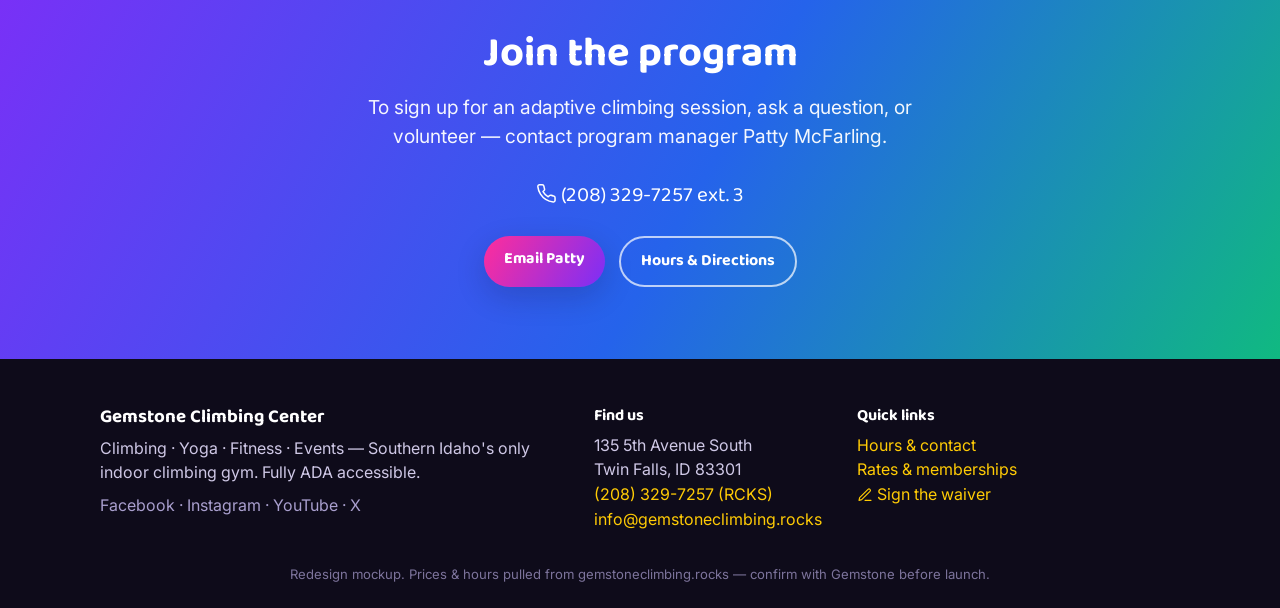
==== commit 62cd29f9: "copy: rates hero + first-visit steps; drop "free" from waiver messaging - Rates hero: removed "Simpl" ====
--- a/adaptive.html
+++ b/adaptive.html
@@ -22,7 +22,7 @@
   <meta name="twitter:title" content="Adaptive Climbing — everyBODY can climb">
   <meta name="twitter:description" content="Gemstone was the world's first fully ADA-accessible climbing gym. Adaptive clinics for climbers of all abilities, all equipment provided.">
   <meta name="twitter:image" content="https://keemstart.github.io/gemstone-climbing-preview/assets/photos/og-cover.jpg">
-  <link rel="stylesheet" href="styles.css?v=15">
+  <link rel="stylesheet" href="styles.css?v=17">
 </head>
 <body>
   <a class="skip" href="#main">Skip to content</a>
--- a/styles.css
+++ b/styles.css
@@ -60,8 +60,8 @@
 
 /* Logo badge: centered, half over the bar, half over the hero */
 .nav__logo{position:absolute;left:50%;top:100%;transform:translate(-50%,-50%);z-index:55;
-  background:#fff;border-radius:14px;padding:9px 16px;box-shadow:0 10px 30px rgba(0,0,0,.35);line-height:0}
-.nav__logo img{width:170px;height:auto;display:block}
+  background:#fff;border-radius:12px;padding:7px 13px;box-shadow:0 10px 30px rgba(0,0,0,.35);line-height:0}
+.nav__logo img{width:130px;height:auto;display:block}
 
 /* Mobile: menu button + drop-down panel (links wrap below the bar with JS off) */
 .nav__burger{display:none;background:none;border:0;color:#fff;cursor:pointer;border-radius:12px;
@@ -82,7 +82,7 @@
   .js .nav__links a:last-child{border-bottom:0}
   .no-js .nav__links{gap:8px 18px;padding-bottom:10px;justify-content:center}
   .nav__logo{padding:8px 14px;border-radius:12px}
-  .nav__logo img{width:130px}
+  .nav__logo img{width:104px}
 }
 
 /* ── Focus visibility (keyboard a11y) ── */
@@ -531,3 +531,9 @@
   .hero{padding-top:104px}
   .hero--page{padding-top:90px}
 }
+.hero{padding-top:128px}
+.hero--page{padding-top:96px}
+@media (max-width:900px){.hero{padding-top:96px}.hero--page{padding-top:84px}}
+
+/* Rates hero: the one-liner IS the title now */
+.hero--page .hero__title--lead{font-size:clamp(1.35rem,2.6vw,1.9rem);line-height:1.25;max-width:760px;margin:6px auto 0;font-weight:700}
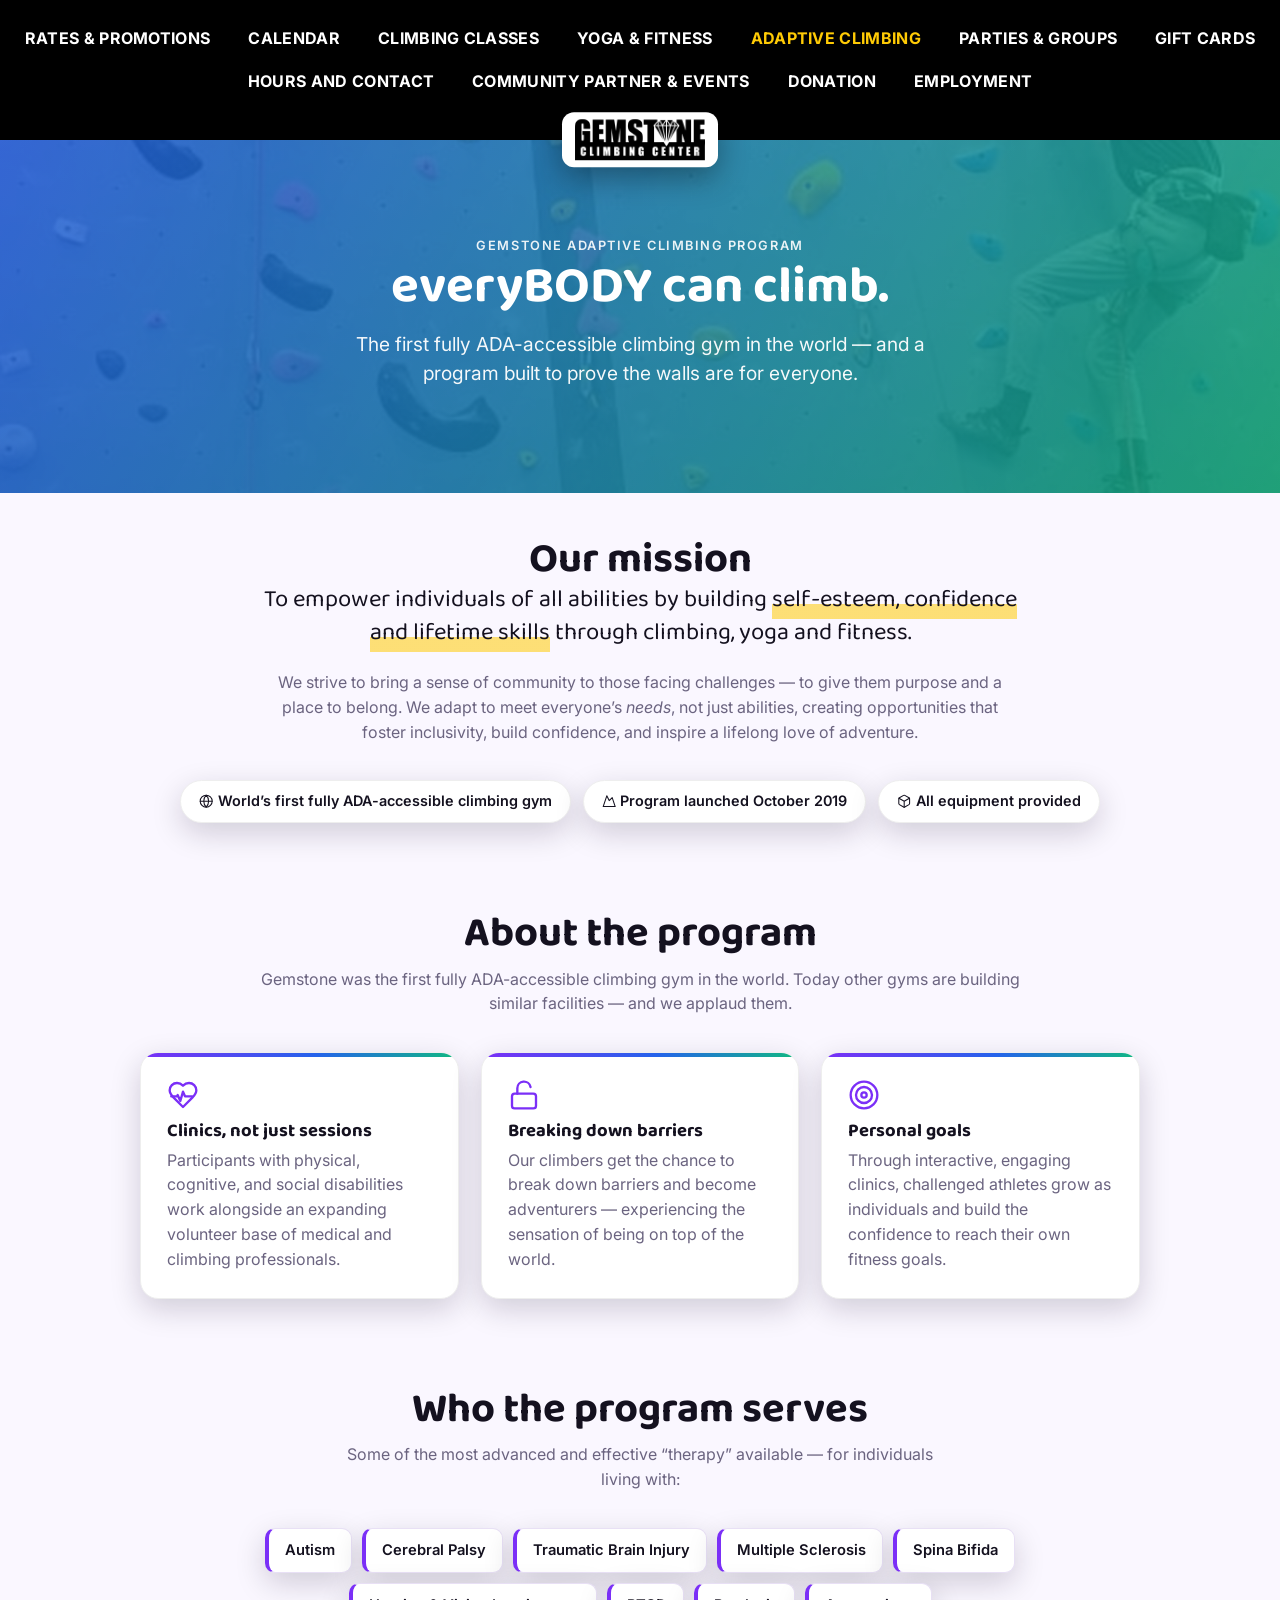
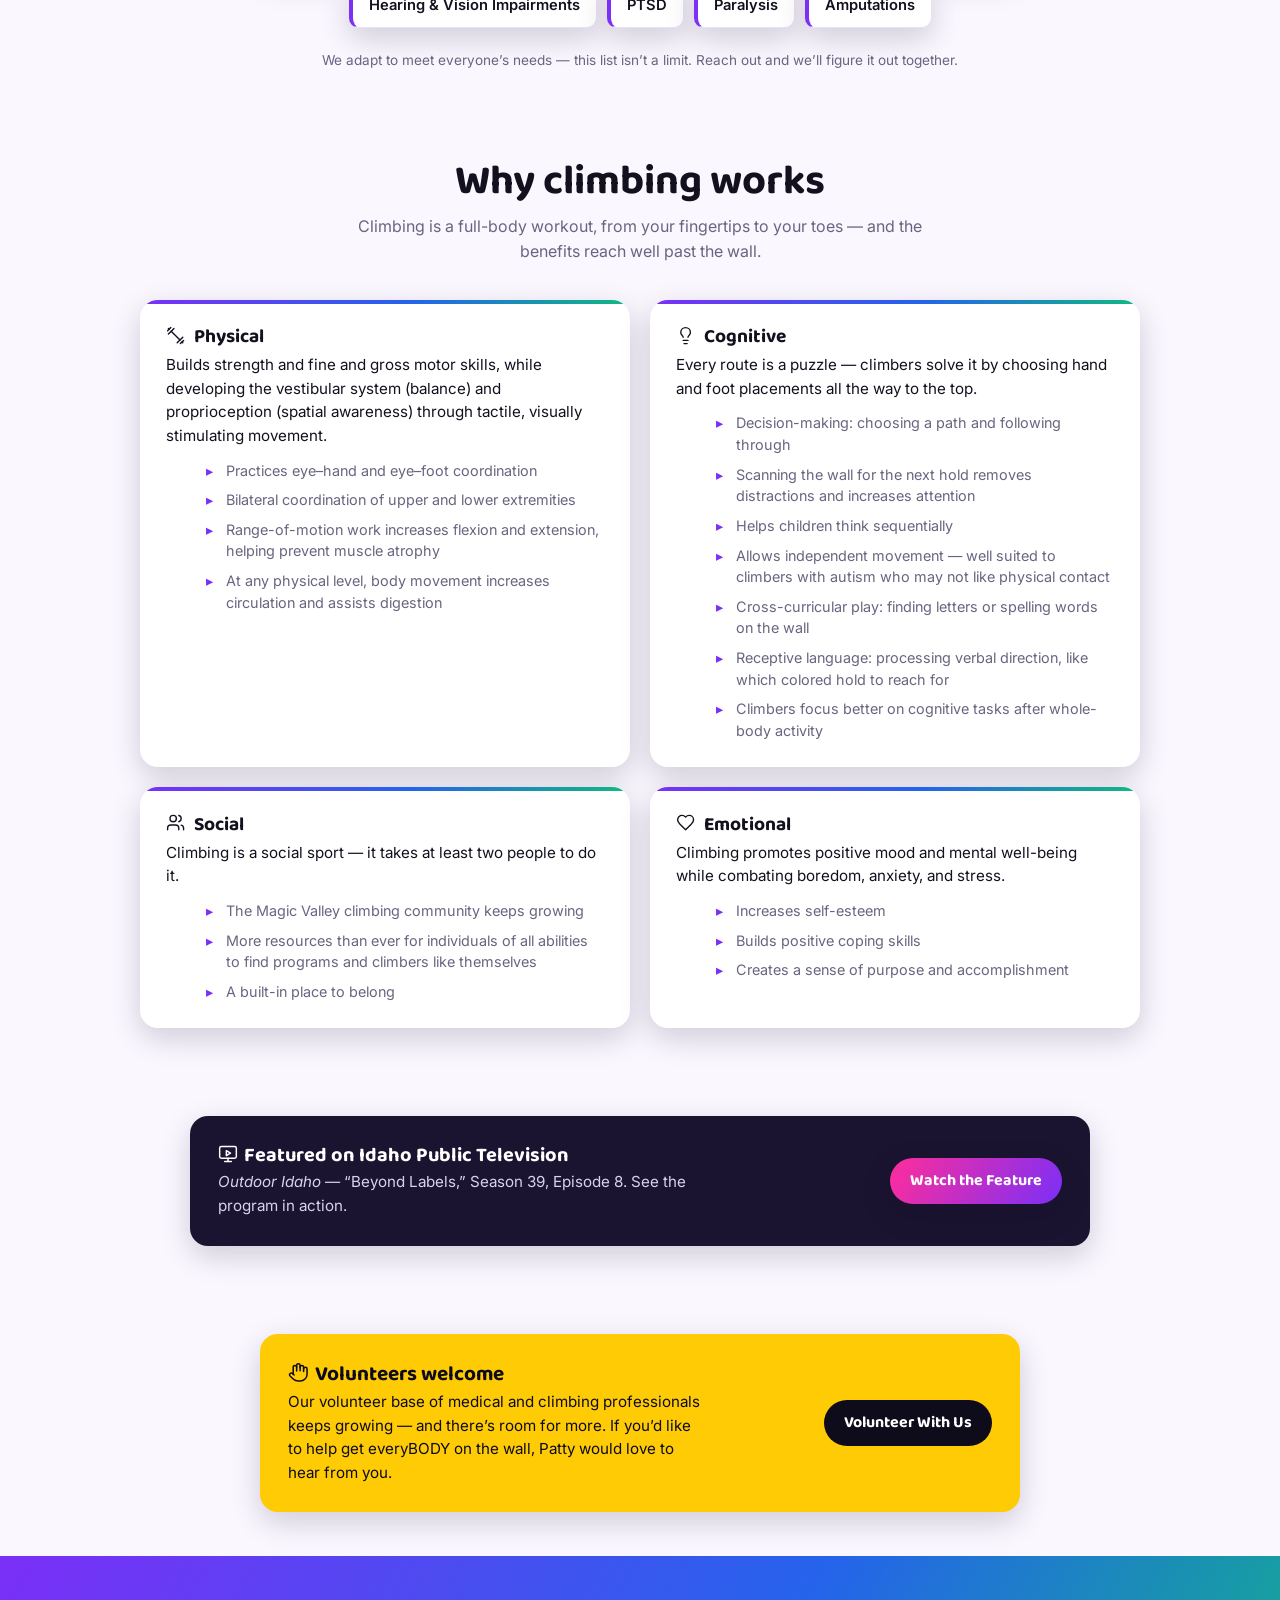
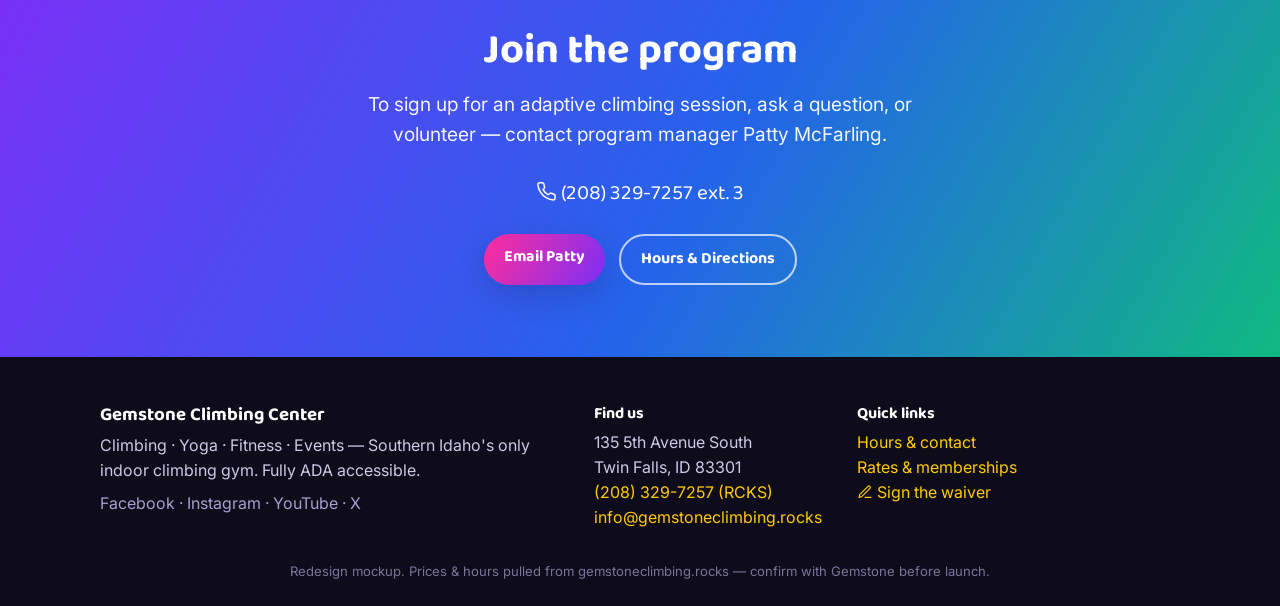
==== commit 7e58f6e8: "nav: add Adaptive Climbing tab (11 tabs), keep two-row layout The adaptive page was never removed - " ====
--- a/adaptive.html
+++ b/adaptive.html
@@ -22,7 +22,7 @@
   <meta name="twitter:title" content="Adaptive Climbing — everyBODY can climb">
   <meta name="twitter:description" content="Gemstone was the world's first fully ADA-accessible climbing gym. Adaptive clinics for climbers of all abilities, all equipment provided.">
   <meta name="twitter:image" content="https://keemstart.github.io/gemstone-climbing-preview/assets/photos/og-cover.jpg">
-  <link rel="stylesheet" href="styles.css?v=17">
+  <link rel="stylesheet" href="styles.css?v=21">
 </head>
 <body>
   <a class="skip" href="#main">Skip to content</a>
@@ -33,6 +33,7 @@
         <a href="calendar.html">Calendar</a>
         <a href="classes.html">Climbing Classes</a>
         <a href="yoga-fitness.html">Yoga &amp; Fitness</a>
+        <a href="adaptive.html" aria-current="page">Adaptive Climbing</a>
         <a href="parties.html">Parties &amp; Groups</a>
         <a href="gift-cards.html">Gift Cards</a>
         <a href="visit.html">Hours and Contact</a>
--- a/styles.css
+++ b/styles.css
@@ -53,8 +53,8 @@
 /* ── Header: two-row tab bar + centered straddling logo (Kim's layout) ── */
 .nav{position:relative;background:#000;z-index:50}
 .nav__bar{max-width:1400px;margin:0 auto;padding:22px 20px 42px;display:flex;justify-content:center;align-items:center}
-.nav__links{display:flex;flex-wrap:wrap;justify-content:center;gap:10px 44px;max-width:1180px}
-.nav__links a{color:#fff;text-decoration:none;font-family:var(--font-body);font-weight:700;font-size:1.05rem;
+.nav__links{display:flex;flex-wrap:wrap;justify-content:center;gap:10px 34px;max-width:1260px}
+.nav__links a{color:#fff;text-decoration:none;font-family:var(--font-body);font-weight:700;font-size:1rem;
   text-transform:uppercase;letter-spacing:.02em;white-space:nowrap;padding:4px 2px;transition:color .2s ease}
 .nav__links a:hover,.nav__links a[aria-current="page"]{color:var(--citrine)}
 
@@ -62,6 +62,12 @@
 .nav__logo{position:absolute;left:50%;top:100%;transform:translate(-50%,-50%);z-index:55;
   background:#fff;border-radius:12px;padding:7px 13px;box-shadow:0 10px 30px rgba(0,0,0,.35);line-height:0}
 .nav__logo img{width:130px;height:auto;display:block}
+
+/* Small laptops / tablets: tighten so 11 tabs still make two rows */
+@media (max-width:1199px) and (min-width:1001px){
+  .nav__links{gap:8px 20px}
+  .nav__links a{font-size:.88rem;letter-spacing:.01em}
+}
 
 /* Mobile: menu button + drop-down panel (links wrap below the bar with JS off) */
 .nav__burger{display:none;background:none;border:0;color:#fff;cursor:pointer;border-radius:12px;
@@ -71,7 +77,7 @@
 .nav__burger .ico--close{display:none}
 .nav.is-open .nav__burger .ico--open{display:none}
 .nav.is-open .nav__burger .ico--close{display:inline-block}
-@media (max-width:900px){
+@media (max-width:1000px){
   .nav__bar{padding:10px 16px 34px;justify-content:flex-end;min-height:60px}
   .nav__burger{display:inline-flex}
   .js .nav__links{position:absolute;top:100%;left:0;right:0;z-index:60;background:rgba(0,0,0,.97);
@@ -525,15 +531,9 @@
 @media (max-width:760px){.deals--2{grid-template-columns:1fr}}
 
 /* ── Hero clearance for the hanging logo (must come after the hero rules) ── */
-.hero{padding-top:140px}
-.hero--page{padding-top:104px}
-@media (max-width:900px){
-  .hero{padding-top:104px}
-  .hero--page{padding-top:90px}
-}
 .hero{padding-top:128px}
 .hero--page{padding-top:96px}
-@media (max-width:900px){.hero{padding-top:96px}.hero--page{padding-top:84px}}
+@media (max-width:1000px){.hero{padding-top:96px}.hero--page{padding-top:84px}}
 
 /* Rates hero: the one-liner IS the title now */
 .hero--page .hero__title--lead{font-size:clamp(1.35rem,2.6vw,1.9rem);line-height:1.25;max-width:760px;margin:6px auto 0;font-weight:700}
